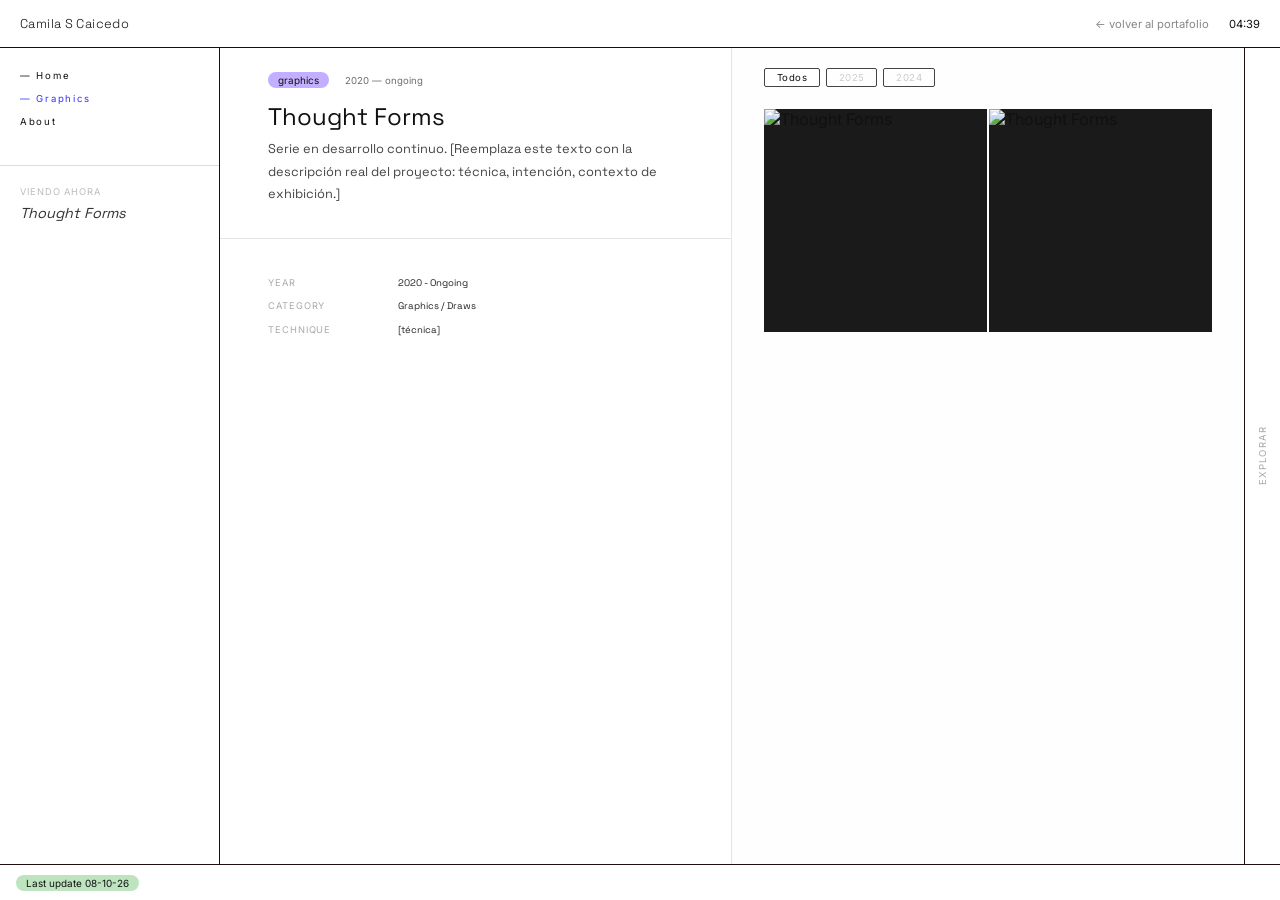
==== Graphics/ThoughtForms.html @ b893e0b9 "V01" ====
<!DOCTYPE html>
<html lang="es">
<!--
  ══════════════════════════════════════════════════════
  PÁGINA DE GRAPHICS — Thought Forms  (ARCHIVO DUMMY)
  ──────────────────────────────────────────────────────
  Igual que las páginas de Proyectos: index.html hace fetch
  de este archivo y extrae .project-split para embeberlo.
  También funciona standalone si se abre directo.

  ✏️  EDITA: el contenido dentro de .project-split.
  ✏️  Para agregar imágenes a la grilla:
      1. Copia un bloque <div class="tf-grid-item">.
      2. Cambia data-year al año correspondiente (debe existir
         un chip con ese año en .tf-year-filter, o agrega uno).
      3. Cambia data-caption por el pie de foto.
      4. En el <img>: src = miniatura, data-full = imagen grande
         (puede ser la misma ruta si no tienes una versión HD).
  La lógica de filtro + lightbox ya funciona sola (_initTFGrid()
  en main.js) apenas la estructura de clases coincide. No editar JS.
══════════════════════════════════════════════════════
-->
<head>
  <meta charset="UTF-8">
  <meta name="viewport" content="width=device-width, initial-scale=1.0">
  <title>Thought Forms</title>
  <link rel="preconnect" href="https://fonts.googleapis.com">
  <link href="https://fonts.googleapis.com/css2?family=Space+Grotesk:wght@400;500;600;700&family=Inter:ital,wght@0,300;0,400;0,500;0,600;1,400&display=swap" rel="stylesheet">
  <link rel="stylesheet" href="../style.css">
  <link rel="stylesheet" href="../Proyectos/proyectos.css">
  <style>
    body:not(.embedded) { opacity: 0; animation: bodyFadeIn 0.45s ease 0.05s forwards; }
    @keyframes bodyFadeIn { from { opacity: 0; transform: translateY(6px); } to { opacity: 1; transform: translateY(0); } }
    body.embedded #top-bar, body.embedded #left-nav, body.embedded #right-nav,
    body.embedded #bottom-bar, body.embedded #overlay { display: none !important; }
    body.embedded #main { top: 0; left: 0; right: 0; bottom: 0; }
  </style>
</head>

<body class="project-page">

  <!-- NAV STANDALONE (se ignora cuando se embebe en el portafolio) -->
  <header id="top-bar">
    <div id="logo" onclick="window.location.href='../index.html'">Camila S Caicedo</div>
    <div id="top-right">
      <a class="back-link" href="../index.html">← volver al portafolio</a>
      <span id="clock">00:00</span>
    </div>
  </header>
  <nav id="left-nav">
    <ul>
      <li class="nav-section"><a href="../index.html">— Home</a></li>
      <li class="nav-section active"><a href="../index.html?filter=graphics">— Graphics</a></li>
      <li class="nav-section"><a href="../index.html?page=about">About</a></li>
    </ul>
    <div class="nav-project-label">
      <p>Viendo ahora</p>
      <p>Thought Forms</p>
    </div>
  </nav>
  <aside id="right-nav"><span id="right-nav-label">Explorar</span></aside>
  <div id="overlay" onclick="closeMobileNav()"></div>

  <main id="main">

    <div class="project-split">

      <!-- COLUMNA IZQUIERDA — texto -->
      <div class="project-col-text">
        <div class="project-header">
          <div class="project-meta">
            <span class="pill" style="background:#c3afff">graphics</span>
            <span class="project-year">2020 — ongoing</span>
          </div>
          <h1>Thought Forms</h1>
          <p class="project-lead">
            Serie en desarrollo continuo. [Reemplaza este texto con la descripción
            real del proyecto: técnica, intención, contexto de exhibición.]
          </p>
        </div>
        <div class="project-ficha">
          <dl>
            <dt>Year</dt>       <dd>2020 - Ongoing</dd>
            <dt>Category</dt>   <dd>Graphics / Draws</dd>
            <dt>Technique</dt>  <dd>[técnica]</dd>
          </dl>
        </div>
      </div>

      <!-- COLUMNA DERECHA — grid de imágenes con filtro por año + lightbox -->
      <div class="project-col-images">
        <div class="tf-year-filter">
          <button class="tf-year-chip active" data-year="all">Todos</button>
          <button class="tf-year-chip" data-year="2025">2025</button>
          <button class="tf-year-chip" data-year="2024">2024</button>
        </div>

        <div class="tf-grid">
          <!-- ✏️ PEGA AQUÍ TUS IMÁGENES (ver instrucciones arriba) -->
          <div class="tf-grid-item" data-year="2025" data-caption="Reemplaza por el pie de foto">
            <img src="../Imagen/placeholder.png" data-full="../Imagen/placeholder.png" alt="Thought Forms">
          </div>
          <div class="tf-grid-item" data-year="2024" data-caption="Reemplaza por el pie de foto">
            <img src="../Imagen/placeholder.png" data-full="../Imagen/placeholder.png" alt="Thought Forms">
          </div>
        </div>
      </div>

    </div><!-- /project-split -->

    <!-- Visor ampliado (lightbox): se mueve a <body> automáticamente por JS -->
    <div class="tf-lightbox">
      <button class="tf-lightbox-close" aria-label="Cerrar">×</button>
      <button class="tf-lightbox-prev" aria-label="Anterior">‹</button>
      <img src="" alt="">
      <p class="tf-lightbox-caption"></p>
      <button class="tf-lightbox-next" aria-label="Siguiente">›</button>
    </div>

  </main>

  <footer id="bottom-bar">
    <span class="pill" style="background:#bde4be">Last update 08-10-26</span>
  </footer>

  <script src="../i18n.js"></script>
  <script src="../main.js"></script>
  <script src="../contrast.js"></script>
</body>
</html>
---- style.css ----
/* ── VARIABLES ── */
:root {
  --black: #111;
  --white: #ffffff;
  --nav-w: 220px;
  --top-h: 48px;
  --bot-h: 36px;
  /* ✏️ Tipografía: se cambió el monospace único por un par de sans-serif
     geométricos, más cercanos a una identidad de galería contemporánea
     (tipo Apple / Futura):
       --font-serif → titulares, logo, nombres de proyecto (Space Grotesk:
                       geométrico, con carácter, para momentos de mayor peso)
       --font-mono  → chrome de UI: nav, botones, meta, pills, buscador
                       (Inter: neutro y muy legible en tamaños chicos;
                       el nombre de la variable se conserva para no romper
                       el resto del CSS que ya la usa en decenas de reglas)
     El letter-spacing ya existente en nav/pills/mono queda igual: sobre
     un sans-serif geométrico logra ese aire de etiqueta de sala minimal. */
  --font-serif: 'Space Grotesk', 'Helvetica Neue', Arial, sans-serif;
  --font-mono: 'Inter', 'Helvetica Neue', Arial, sans-serif;
  --line: rgba(0,0,0,0.1);
  /* ✏️ Color del stroke/borde de las barras del shell (top-bar,
     left-nav, right-nav, bottom-bar) Y de los campos de búsqueda.
     Antes cada uno tenía su propio hex suelto (#152d1b, #ccc) — ahora
     todos apuntan acá, así que cambiar este único valor los actualiza
     a todos de una vez. */
  --stroke: #210d0d;
  --stroke-input: #ccc;
}

*, *::before, *::after { box-sizing: border-box; margin: 0; padding: 0; }

html, body {
  height: 100%;
  background: var(--white);
  color: var(--black);
  /* Cuerpo de texto en Inter (--font-mono): los titulares que necesitan
     el acento geométrico de Space Grotesk lo declaran explícitamente
     en su propio selector (h1, h2, h3, #logo, etc.) */
  font-family: var(--font-mono);
  overflow: hidden;
}


/* ════════════════════════════════
   LAYOUT FIJO
════════════════════════════════ */

/* TOP BAR */
#top-bar {
  position: fixed;
  top: 0; left: 0; right: 0;
  height: var(--top-h);
  background: var(--white);
  border-bottom: 1px solid var(--black);
  display: flex;
  align-items: center;
  justify-content: space-between;
  padding: 0 20px;
  z-index: 100;
}

#logo {
  font-family: var(--font-serif);
  font-style: normal;
  font-size: 0.8rem;
  font-weight: 300;
  letter-spacing: 0.03em;
  cursor: pointer;
}

#top-right {
  display: flex;
  align-items: center;
  gap: 20px;
  font-family: var(--font-mono);
  font-size: 0.7rem;
  letter-spacing: 0.0em;
}

#menu-toggle {
  display: none;
  font-family: var(--font-mono);
  font-size: 0.8rem;
  background: none;
  border: none;
  cursor: pointer;
  text-transform: uppercase;
  
  color: var(--black);
}

/* LEFT NAV */
#left-nav {
  position: fixed;
  top: var(--top-h);
  left: 0;
  bottom: var(--bot-h);
  width: var(--nav-w);
  border-right: 1px solid var(--stroke);
  background: var(--white);
  overflow-y: auto;
  z-index: 90;
  padding: 16px 0;
}

#left-nav ul { list-style: none; }

/* Secciones principales */
.nav-section > a,
.nav-section > span {
  display: block;
  padding: 6px 20px;
  font-family: var(--font-mono);
  font-size: 0.6rem;
  letter-spacing: 0.18em;
  text-decoration: none;
  color: var(--black);
  cursor: pointer;
  transition: color 0.15s;
}
.nav-section > a:hover,
.nav-section > span:hover { color: #12ff12; }
.nav-section.active > a,
.nav-section.active > span { color: #3434ff; }

/* Contador de items (proyectos / textos / workshops) */
.nav-count {
  color: #c2c1c1;
  font-size: 0.56rem;
  letter-spacing: 0;
  margin-left: 2px;
}

/* Hijos colapsables del nav: cerrados por defecto,
   se muestran al agregar la clase .open (ver toggleGroup() en main.js) */
.nav-children { display: none; padding: 0; }
.nav-children.open { display: block; }


/* Ramas tipo árbol */
/* ─────────────────────────────
   Ramas tipo árbol
   ──────────────────────────────
   La línea vertical del "tronco" se dibuja UNA sola vez por
   lista (en .nav-children), no una por ítem. Así queda
   continua sin importar cuántas líneas ocupe cada título,
   en vez de segmentos sueltos que se ven cortados.
───────────────────────────── */

.nav-children {
  position: relative;
}

.nav-children::before {
  content: '';
  position: absolute;
  left: 16px;
  top: 0;
  bottom: 10px;
  width: 1px;
  background: #cecdcd;
}

.nav-branch {
  position: relative;
  padding-left: 29px;
}

/* Link */
.nav-branch a {
  position: relative;
  display: flex;
  flex-direction: column;
  gap: 2px;
  padding: 4px 8px;
  font-family: var(--font-mono);
  font-size: 0.60rem;
  color: #505050;
  text-decoration: none;
  transition: color 0.15s;
}

.nav-branch-title {
  line-height: 1.50;
}

.nav-tags {
  display: flex;
  flex-wrap: wrap;
  gap: 4px;
}

.nav-tag {
  display: inline-block;
  font-family: var(--font-mono);
  font-size: 0.52rem;
  letter-spacing: 0.02em;
  padding: 1px 4px;
  border-radius: 10px;
  line-height: 1.5;
}

.nav-tag-year {
  background: transparent;
  border: 1px solid #eae8e8;
  color: #999;
}

.nav-tag-cat {
  background: #f7f7f7;
  color: #c7c7c7;
}

/* Línea horizontal */
.nav-branch a::before {
  content: '';
  position: absolute;
  left: -12px;
  top: 13px;
  width: 10px;
  height: 1px;
  background: #ccc;
}

.nav-branch a:hover {
  color: #3535c8;
}

/* RIGHT NAV */
#right-nav {
  position: fixed;
  top: var(--top-h);
  right: 0;
  bottom: var(--bot-h);
  width: 36px;
  border-left: 1px solid var(--stroke);
  background: var(--white);
  z-index: 90;
  display: flex;
  align-items: center;
  justify-content: center;
}

/* ✏️ Placeholder fijo: mismo texto en toda la aplicación
   (no cambia por sección ni por proyecto activo). */
#right-nav-label {
  writing-mode: vertical-rl;
  font-family: var(--font-mono);
  font-size: 0.6rem;
  letter-spacing: 0.12em;
  text-transform: uppercase;
  color: #aaa;
  transform: rotate(180deg);
}

/* BOTTOM BAR */
#bottom-bar {
  position: fixed;
  bottom: 0; left: 0; right: 0;
  height: var(--bot-h);
  background: var(--white);
  border-top: 1px solid var(--stroke);
  display: flex;
  align-items: center;
  padding: 0 16px;
  gap: 10px;
  z-index: 100;
  font-family: var(--font-mono);
  font-size: 0.50rem;
  overflow: hidden;
}

/* MAIN */
#main {
  position: fixed;
  top: var(--top-h);
  left: var(--nav-w);
  right: 36px;
  bottom: var(--bot-h);
  height: calc(100vh - var(--top-h) - var(--bot-h));
  overflow-y: auto;
  overflow-x: hidden;
  background: var(--white);
}

/* OVERLAY MÓVIL */
#overlay {
  display: none;
  position: fixed;
  inset: 0;
  background: rgba(0,0,0,0.25);
  z-index: 150;
}
#overlay.active { display: block; }


/* ════════════════════════════════
   TRANSICIONES DE PÁGINA
   ────────────────────────────────
   page-enter: la página nueva aparece suavemente
   page-exit:  la página vieja sale hacia arriba
════════════════════════════════ */
@keyframes pageEnter {
  from { opacity: 0; transform: translateY(10px); }
  to   { opacity: 1; transform: translateY(0); }
}

@keyframes pageExit {
  from { opacity: 1; transform: translateY(0); }
  to   { opacity: 0; transform: translateY(-8px); }
}

.page-enter {
  animation: pageEnter 0.35s ease forwards;
}

.page-exit {
  animation: pageExit 0.18s ease forwards;
  pointer-events: none;
}


/* ════════════════════════════════
   PÁGINAS
════════════════════════════════ */
.page { display: none; width: 100%; min-height: 100%; }
.page.active { display: block; }

/* Páginas con layout de dos columnas (home, about) */
.split-page { display: none; }
.split-page.active {
  display: flex;
  min-height: 100%;
}

/* Home ocupa exactamente el área de #main para que los hijos
   con position:absolute se anclen correctamente */
#page-home {
  position: relative;
  height: 100%;
  min-height: unset;
  overflow: hidden;
}

.split-text {
  flex: 1 1 50%;
  padding: 48px 40px;
  border-right: 1px solid var(--black);
  overflow-y: auto;
}

.split-text h2 {
  font-family: var(--font-serif);
  font-size: 2rem;
  font-weight: 500;
  line-height: 1.1;
  margin-bottom: 16px;
}

.split-text p {
  font-size: 0.72rem;
  line-height: 1.75;
  max-width: 480px;
  margin-bottom: 16px;
  color: #222;
}

.split-text blockquote {
  font-style: italic;
  color: #3535c8;
  font-size: 0.7rem;
  line-height: 1.7;
  border-left: 2px solid #f5c842;
  padding-left: 16px;
  margin-top: 28px;
  max-width: 480px;
}

.tag-row {
  display: flex;
  flex-wrap: wrap;
  gap: 8px;
  margin-top: 36px;
}

.split-image {
  flex: 1 1 50%;
  position: relative;
  overflow: hidden;
  min-height: 400px;
}

.image-placeholder {
  width: 100%;
  height: 100%;
  display: flex;
  flex-direction: column;
  align-items: center;
  justify-content: center;
  background: #fffdf9;
  font-family: var(--font-mono);
  font-size: 0.75rem;
  color: #999;
  text-transform: uppercase;
  letter-spacing: 0.1em;
  gap: 12px;
}

/* Para poner imagen real: agrega <img> dentro de .split-image
   y elimina el .image-placeholder */
.split-image img {
  width: 100%;
  height: 100%;
  object-fit: cover;
  display: block;
}

/* Páginas de contenido simple */
.content-block {
  padding: 48px;
  max-width: 720px;
}

.content-block h2 {
  font-family: var(--font-serif);
  font-style: normal;
  font-size: 2rem;
  font-weight: 500;
  margin-bottom: 16px;
}

.content-block p {
  font-size: 1rem;
  line-height: 0.72;
  color: #222;
  margin-bottom: 14px;
}

/* Lista de Research agrupada por año (ver renderResearchList en main.js) */
.research-year-heading {
  font-family: var(--font-mono);
  font-size: 0.65rem;
  letter-spacing: 0.1em;
  text-transform: uppercase;
  color: #aaa;
  margin: 20px 0 6px;
}
.research-year-group ul { list-style: none; }
.research-year-group li { padding: 3px 0; }
.research-year-group a {
  font-family: var(--font-mono);
  font-size: 0.75rem;
  color: #222;
  text-decoration: none;
  border-bottom: 1px solid transparent;
}
.research-year-group a:hover { color: #3535c8; border-color: #3535c8; }

.content-block li {
  font-family: var(--font-mono);
  font-size: 0.72rem;
  letter-spacing: 0.04em;
  padding: 4px 0;
  color: #444;
  list-style: none;
}

/* Cabecera de páginas con grid */
.page-header {
  flex: 1 1 50%;
  padding: 48px 40px;
  border-right: 1px solid var(--black);
  overflow-y: auto;
}

.page-header h2 {
  font-family: var(--font-serif);
  font-size: 2rem;
  font-weight: 500;
  line-height: 1.1;
  margin-bottom: 16px;
  }

/* Grid de tarjetas */
.grid {
  display: grid;
  grid-template-columns: repeat(auto-fill, minmax(260px, 1fr));
}

/* ════════════════════════════════
   TARJETAS (CARDS)
════════════════════════════════ */
.card {
  border-right: 1px solid var(--black);
  border-bottom: 1px solid var(--black);
  transition: background 0.2s;
  position: relative;
  display: flex;
  flex-direction: column;
}

.card:hover { background: #f4f4f4; }

/* ── Placeholder sin imagen ── */
.card-thumb {
  width: 100%;
  height: 200px;
  background: #e8e4dd;
  display: flex;
  flex-direction: column;
  align-items: center;
  justify-content: center;
  font-family: var(--font-mono);
  font-size: 0.65rem;
  color: #bbb;
  text-transform: uppercase;
  letter-spacing: 0.08em;
  gap: 10px;
  flex-shrink: 0;
}

/* ── Slider de imágenes ── */
.card-slider {
  position: relative;
  width: 100%;
  height: 200px;
  overflow: hidden;
  flex-shrink: 0;
  background: #e8e4dd;
}

.slider-track {
  display: flex;
  height: 100%;
  transition: transform 0.4s cubic-bezier(0.4, 0, 0.2, 1);
  will-change: transform;
}

.slide {
  min-width: 100%;
  height: 100%;
  flex-shrink: 0;
}

.slide img {
  width: 100%;
  height: 100%;
  object-fit: cover;
  display: block;
}

/* Botones prev/next del slider */
.slider-prev,
.slider-next {
  position: absolute;
  top: 50%;
  transform: translateY(-50%);
  background: rgba(247, 244, 239, 0.85);
  border: 1px solid rgba(17, 17, 17, 0.15);
  width: 30px;
  height: 30px;
  display: flex;
  align-items: center;
  justify-content: center;
  font-size: 1.1rem;
  cursor: pointer;
  z-index: 5;
  opacity: 0;
  transition: opacity 0.2s;
  color: var(--black);
  line-height: 1;
  padding: 0;
}

.card-slider:hover .slider-prev,
.card-slider:hover .slider-next { opacity: 1; }

.slider-prev { left: 6px; }
.slider-next { right: 6px; }

/* Dots */
.slider-dots {
  position: absolute;
  bottom: 8px;
  left: 50%;
  transform: translateX(-50%);
  display: flex;
  gap: 5px;
  z-index: 5;
}

.dot {
  width: 5px;
  height: 5px;
  border-radius: 50%;
  background: rgba(255,255,255,0.5);
  cursor: pointer;
  transition: background 0.2s, transform 0.2s;
}

.dot.active {
  background: #fff;
  transform: scale(1.3);
}

/* ── Cuerpo de la card ── */
.card-body {
  padding: 0px 10px 10px 10px;
  flex: 1;
  display: flex;
  flex-direction: column;
  gap: 4px;
}

.card-body h3 {
  font-family: var(--font-serif);
  font-size: 0.8rem;
  font-weight: 500;
  line-height: 1.35;
}

.card-body p {
  font-size: 0.7rem;
  line-height: 1.6;
  color: #555;
}

.card-link-hint {
  font-family: var(--font-mono);
  font-size: 0.6rem;
  color: #3535c8;
  letter-spacing: 0.04em;
  margin-top: auto;
  opacity: 0;
  transition: opacity 0.2s;
}

.card:hover .card-link-hint { opacity: 1; }

.card-year {
  position: absolute;
  bottom: 12px;
  right: 16px;
  font-family: var(--font-mono);
  font-size: 0.6rem;
  color: #aaa;
}


/* ════════════════════════════════
   PROJECTS — pantalla dividida
   (texto + links de área | grid completo)
════════════════════════════════ */
.proyectos-intro p { margin-bottom: 20px; }

/* Los links de área reutilizan el estilo .chip, pero en columna
   y con más espacio de lectura ya que viven junto al texto */
.proyectos-area-links {
  flex-direction: column;
  align-items: flex-start;
  gap: 8px;
  margin-bottom: 28px;
}
.filter-chips.proyectos-area-links {
  /* Compound selector para asegurar prioridad sobre la regla
     genérica .filter-chips (definida más abajo en este archivo),
     sin importar el orden de aparición en el CSS. */
  flex-direction: column;
  align-items: flex-start;
}
.proyectos-area-links .chip {
  width: 100%;
  text-align: left;
  padding: 8px 14px;
}

/* Explicación conceptual de la tab activa (ver TAB_INTROS en
   main.js). Un poco más chica y atenuada que el párrafo
   introductorio general, para distinguirla como texto que
   cambia dinámicamente al seleccionar una tab. */
.tab-intro {
  font-size: 0.82rem;
  line-height: 1.5;
  color: #555;
  margin-bottom: 28px;
  min-height: 3.6em;
}

.proyectos-grid-col {
  flex: 1 1 50%;
  overflow-y: auto;
}
.proyectos-grid-col .grid {
  grid-template-columns: repeat(auto-fill, minmax(240px, 1fr));
}

@media (max-width: 768px) {
  .filter-chips.proyectos-area-links { flex-direction: row; flex-wrap: wrap; }
  .proyectos-area-links .chip { width: auto; text-align: center; }
}


/* ════════════════════════════════
   BUSCADOR (página Proyectos)
════════════════════════════════ */
.search-bar {
  margin: 10px 0 12px;
}

.search-input {
  width: 100%;
  max-width: 360px;
  padding: 7px 12px;
  border: 1px solid var(--stroke-input);
  border-radius: 2px;
  background: transparent;
  font-family: var(--font-mono);
  font-size: 0.68rem;
  letter-spacing: 0.02em;
  color: var(--black);
  outline: none;
  transition: border-color 0.15s;
}

.search-input::placeholder { color: #aaa; }

.search-input:focus { border-color: #1aff6e; }


/* ════════════════════════════════
   CHIPS DE FILTRO (página Proyectos)
════════════════════════════════ */
.filter-chips {
  display: flex;
  flex-wrap: wrap;
  gap: 6px;
  padding-bottom: 2px;
}

.chip {
  display: inline-block;
  padding: 3px 12px;
  border-radius: 2px;
  border: 1px solid var(--stroke-input);
  background: transparent;
  font-family: var(--font-mono);
  font-size: 0.62rem;
  letter-spacing: 0.04em;
  color: #555;
  cursor: pointer;
  transition: background 0.15s, color 0.15s, border-color 0.15s;
}

.chip:hover {
  border-color: #1aff6e;
  color: #1aff6e;
}

.chip.active {
  background: #111;
  border-color: #111;
  color: #fff;
}

@media (max-width: 768px) {
  .page-header { flex-direction: column; gap: 12px; }
}

/* ════════════════════════════════
   UTILIDADES
════════════════════════════════ */
.pill {
  display: inline-block;
  padding: 2px 10px;
  border-radius: 20px;
  font-family: var(--font-mono);
  font-size: 0.62rem;
}

.muted  { color: #888; font-size: 0.85rem; }
.mono   { font-family: var(--font-mono); }


/* ════════════════════════════════
   RESPONSIVE — MÓVIL
════════════════════════════════ */
@media (max-width: 768px) {
  #left-nav {
    left: -260px;
    width: 260px;
    transition: left 0.3s ease;
    z-index: 200;
  }
  #left-nav.open { left: 0; }

  #right-nav { display: none; }

  #main { left: 0; right: 0; }

  #menu-toggle { display: block; }

  .split-page.active { flex-direction: column; }
  .split-text {
    padding: 28px 24px;
    border-right: none;
    border-bottom: 1px solid var(--black);
    height: auto;
    overflow-y: visible;
  }
  .split-image { min-height: 260px; flex: 0 0 260px; }
  .split-projects {
    height: auto;
    overflow-y: visible;
    min-height: 300px;
  }

  /* Columna del grid en Projects: en mobile fluye con el resto de la
     página (una sola columna scrolleable) en vez de tener su propio
     scroll interno de 50% de ancho. */
  .proyectos-grid-col {
    height: auto;
    overflow-y: visible;
    min-height: 300px;
  }

  .content-block { padding: 28px 24px; }
  .page-header { padding: 20px 20px 14px; }
}
/* ── HOME: contenedor principal (ver regla #page-home arriba) ── */

/* ── Vistas del home ── */
.home-view {
  position: absolute;
  inset: 0;
  opacity: 0;
  pointer-events: none;
  transition: opacity 0.45s ease;
}

.home-view.active {
  opacity: 1;
  pointer-events: all;
}

/* ── Vista split dentro de home-view ── */
#view-split {
  display: flex;
  min-height: 100%;
}

#view-split .split-text {
  overflow-y: auto;
  height: 100%;
  scrollbar-width: none;
}
#view-split .split-text::-webkit-scrollbar { display: none; }

.split-projects {
  flex: 1 1 50%;
  overflow-y: auto;
  height: 100%;
  scrollbar-width: none;
}
.split-projects::-webkit-scrollbar { display: none; }

.split-projects .grid {
  grid-template-columns: repeat(auto-fill, minmax(220px, 1fr));
}

/* ── Vista Exploration Map ──
   ✏️ CAMBIO: los círculos-texto dibujados en canvas se
   reemplazaron por un overlay HTML real: por cada categoría,
   imagen → label → números de hijos → gradiente. El canvas
   (#bubble-canvas) se conserva SOLO para la cuadrícula de
   fondo — ver _drawGrid() en main.js. */
#view-bubbles {
  background: #ffffff;
}

#bubble-canvas {
  position: absolute;
  inset: 0;
  width: 100%;
  height: 100%;
  display: block;
}

.bubble-categories-overlay {
  position: absolute;
  inset: 0;
  width: 100%;
  height: 100%;
  overflow: hidden;
}

/* Cada categoría: bloque posicionado (rx/ry, seteado inline
   desde JS) que agrupa gradiente+imagen + label + números, en
   columna y centrado — composición vertical pedida: Categoría
   → Imagen (con el gradiente detrás) → Números de hijos. Sin
   inclinación: todo alineado recto (sin rotate). */
.category-block {
  position: absolute;
  z-index: 1;
  display: flex;
  flex-direction: column;
  align-items: center;
  gap: 10px;
  transform: translate(-50%, -50%);
  width: 168px;
}

/* Apila el gradiente y la imagen en el mismo lugar: el
   gradiente queda DETRÁS (z-index menor) y más grande, así
   asoma como un halo alrededor del recuadro de la imagen. */
.category-tile-stack {
  position: relative;
  width: 148px;
  height: 148px;
  display: flex;
  align-items: center;
  justify-content: center;
}

/* ✏️ Sin recuadro: la imagen PNG queda "suelta" sobre el
   gradiente, sin borde, sombra ni fondo de caja. Si el PNG
   tiene transparencia, el gradiente de atrás se ve a través. */
.category-tile-wrap {
  position: relative;
  z-index: 1;
  width: 200px;
  height: 200px;
}
.category-tile-wrap.is-link { cursor: pointer; }
.category-tile-wrap.bubble-no-link { cursor: default; }

.category-tile {
  width: 100%;
  height: 100%;
  object-fit: contain;
  display: block;
  transition: transform 0.4s ease;
}
.category-tile-wrap.is-link:hover .category-tile { transform: scale(1.05); }

/* Label de categoría — fondo negro para legibilidad, integrado
   sobre la imagen (pedido explícito del spec). */
.category-label {
  position: absolute;
  left: 8px;
  bottom: 8px;
  max-width: calc(100% - 16px);
  background: #000;
  color: #fff;
  font-family: var(--font-serif);
  font-size: 0.72rem;
  font-weight: 600;
  letter-spacing: 0.03em;
  text-transform: uppercase;
  padding: 4px 8px;
  line-height: 1.2;
}

/* Números de los hijos de la categoría — mismo tratamiento de
   fondo negro que el label, para que nunca se pierdan sobre la
   cuadrícula o los gradientes vecinos. */
.category-numbers {
  position: relative;
  z-index: 1;
  display: flex;
  flex-wrap: wrap;
  justify-content: center;
  gap: 5px;
  max-width: 168px;
}

.category-number {
  background: #000;
  color: #fff;
  font-family: var(--font-mono);
  font-size: 0.6rem;
  letter-spacing: 0.03em;
  border: none;
  padding: 3px 6px;
  cursor: pointer;
  transition: background 0.15s ease;
}
.category-number:hover { background: #3535c8; }

/* Halo de gradiente detrás de la imagen — mismo centro, más
   grande, sin interacción. */
.category-gradient {
  position: absolute;
  z-index: 0;
  top: 50%;
  left: 50%;
  width: 190px;
  height: 190px;
  border-radius: 50%;
  transform: translate(-50%, -50%);
  border: 1.5px solid rgba(0, 0, 0, 0.08);
}

/* Líneas que interconectan las categorías entre sí — debajo de
   los bloques (imagen/label/números van siempre por encima). */
.category-connections {
  position: absolute;
  inset: 0;
  width: 100%;
  height: 100%;
  z-index: 0;
  overflow: visible;
}
.category-connections line {
  stroke: #000;
  stroke-width: 0.5;
  stroke-dasharray: 3 3;
  opacity: 0.35;
}

@media (max-width: 900px) {
  .category-block { width: 140px; }
  .category-tile-stack,
  .category-tile-wrap { width: 120px; height: 120px; }
  .category-gradient { width: 155px; height: 155px; }
}

/* Mobile: columna estática apilada (ya no absolute/rx-ry) —
   prioriza legibilidad por sobre mantener la posición exacta
   de desktop, tal como pide el spec, sin volverse una
   cuadrícula convencional (sigue siendo una lista suelta, no
   una tabla de columnas). Sin líneas de conexión: no hay
   posiciones absolutas de las que trazarlas. */
.bubble-categories-overlay.is-mobile {
  position: static;
  overflow-y: auto;
  height: 100%;
  display: flex;
  flex-direction: column;
  align-items: center;
  gap: 28px;
  padding: 28px 16px;
  box-sizing: border-box;
}
.bubble-categories-overlay.is-mobile .category-block {
  position: static;
  transform: none;
}

/* ── Switch de vista ── */
.view-switch {
  position: absolute;
  top: 12px;
  right: 12px;
  z-index: 30;
  display: none;
  align-items: center;
  background: var(--white);
  border: 1px solid var(--stroke-input);
  border-radius: 10px;
  overflow: hidden;
  font-family: var(--font-mono);
}

#page-home.active .view-switch {
  display: flex;
}

.switch-btn {
  padding: 4px 12px;
  font-size: 0.6rem;
  background: none;
  border: none;
  border-radius: 10px;
  cursor: pointer;
  color: #888;
  letter-spacing: 0.06em;
  transition: background 0.2s, color 0.2s;
}

.switch-btn.active {
  background: #1f1f1f;
  color: #fff;
}

/* ── TICKER / MARQUEE ── */
#bottom-bar {
  overflow: hidden;
}

.ticker-track {
  display: flex;
  gap: 8px;
  white-space: nowrap;
  animation: ticker 50s linear infinite;
  align-items: center;
  padding: 4px 0;
}

@keyframes ticker {
  from { transform: translateX(100vw); }
  to   { transform: translateX(-100%); }
}


/* ════════════════════════════════
   PÁGINA DE PROYECTO INLINE
   (cargada dinámicamente vía fetch)
════════════════════════════════ */
#page-proyecto {
  overflow: hidden !important;
  display: none;
  flex-direction: column;
}

#page-proyecto.active {
  display: flex;
}

/* El .project-split hereda los estilos de proyectos.css
   que ya se carga en el <head> del index.html */
#page-proyecto .project-split {
  flex: 1;
  height: 100%;
  overflow: hidden;
}

/* ── Fix: scroll independiente en columnas de proyecto inline ── */
#page-proyecto {
  height: calc(100vh - var(--top-h) - var(--bot-h));
}

#page-proyecto .project-split {
  display: flex;
  height: 100%;
  overflow: hidden;
}

#page-proyecto .project-col-text,
#page-proyecto .project-col-images {
  height: 100%;
  overflow-y: auto;
}

/* ── Mobile: deshace el layout de columnas fijas ── */
@media (max-width: 768px) {
  #page-proyecto {
    height: auto !important;
    overflow: visible !important;
    overflow-y: auto !important;
    min-height: calc(100vh - var(--top-h) - var(--bot-h));
  }

  #page-proyecto .project-split {
    display: block !important;
    height: auto !important;
    overflow: visible !important;
  }

  #page-proyecto .project-col-text,
  #page-proyecto .project-col-images {
    height: auto !important;
    overflow-y: visible !important;
    overflow: visible !important;
    width: 100%;
    display: block;
  }

  #page-proyecto .project-col-images {
    min-height: unset;
  }

  #page-proyecto .project-img-block img {
    width: 100%;
    height: auto !important;
    max-height: unset !important;
    object-fit: contain;
    display: block;
  }

  #page-proyecto .project-img-block {
    min-height: unset !important;
    padding: 16px;
  }
}

/* Para que el texto principal quede encima */
.split-text > * {
  position: relative;
  z-index: 2;
}



/* Buscador  */
.nav-search { position: relative; padding: 0 16px 12px; }
.nav-search input {
  width: 100%;
  font-family: var(--font-mono);
  font-size: 0.7rem;
  padding: 6px 8px;
  border: 1px solid var(--line);
  background: transparent;
}
#nav-search-results {
  display: none;
  position: absolute;
  top: 100%; left: 16px; right: 16px;
  background: var(--white);
  border: 1px solid var(--line);
  z-index: 20;
  max-height: 200px;
  overflow-y: auto;
}
#nav-search-results.open { display: block; }
.nav-search-item {
  padding: 6px 10px;
  font-family: var(--font-mono);
  font-size: 0.65rem;
  cursor: pointer;
}
.nav-search-item:hover { background: #f0f0f0; }
.nav-search-empty { color: #aaa; cursor: default; }
.nav-search-empty:hover { background: none; }


/* ════════════════════════════════════════════════════════
   SELECTOR DE IDIOMA (ES/EN)
   ────────────────────────────────────────────────────────
   Botón simple en el top-bar. El texto lo actualiza
   setLanguage() en i18n.js (muestra el idioma AL QUE SE
   puede cambiar).
════════════════════════════════════════════════════════ */
#lang-toggle {
  font-family: var(--font-mono);
  font-size: 0.62rem;
  letter-spacing: 0.08em;
  background: none;
  border: 1px solid var(--black);
  border-radius: 2px;
  padding: 2px 8px;
  cursor: pointer;
  color: var(--black);
  transition: background 0.15s, color 0.15s;
}
#lang-toggle:hover { background: var(--black); color: var(--white); }


/* ════════════════════════════════════════════════════════
   SCROLLBARS INVISIBLES (requisito transversal del sitio)
   ────────────────────────────────────────────────────────
   Oculta la barra de scroll visualmente en todos los
   contenedores que scrollean, manteniendo el scroll
   funcional (rueda, touch, teclado) en Chrome/Edge/Safari
   (::-webkit-scrollbar) y Firefox (scrollbar-width).
   Los contenedores de columnas de proyecto (.project-col-text/
   .project-col-images) ya tenían esto en proyectos.css; acá
   cubrimos el resto del layout: nav lateral, contenedor
   principal, columnas de texto de páginas split, resultados
   del buscador y el header de la grilla de Proyectos.
════════════════════════════════════════════════════════ */
#left-nav,
#main,
.split-text,
.page-header,
#nav-search-results {
  scrollbar-width: none;      /* Firefox */
  -ms-overflow-style: none;   /* Edge legacy */
}
#left-nav::-webkit-scrollbar,
#main::-webkit-scrollbar,
.split-text::-webkit-scrollbar,
.page-header::-webkit-scrollbar,
#nav-search-results::-webkit-scrollbar {
  display: none;               /* Chrome / Safari / Edge Chromium */
  width: 0;
  height: 0;
}

/* ════════════════════════════════════════════════════════
   CONTRASTE AUTOMÁTICO (requisito transversal del sitio)
   ────────────────────────────────────────────────────────
   contrast.js agrega esta clase cuando detecta texto con
   contraste insuficiente sobre un fondo oscuro. Solo cambia
   el color del texto — nada más del componente se toca.
════════════════════════════════════════════════════════ */
.cw-inverted {
  color: #ffffff !important;
}


/* ════════════════════════════════════════════════════════
   CONTENIDO BILINGÜE INLINE (.i18n-es / .i18n-en)
   ────────────────────────────────────────────────────────
   Para páginas de proyecto que ya traen el texto redactado
   en los dos idiomas (en vez de depender de data-i18n),
   se envuelve cada versión en un bloque con esta clase y el
   idioma activo (html[lang]) decide cuál se muestra. Como
   setLanguage() en i18n.js ya hace
   document.documentElement.setAttribute('lang', lang), esto
   funciona sin JS adicional.
   ✏️  Úsalo para evitar duplicar bloques completos (con su
   propio borde/separador) cuando un proyecto tenga texto en
   ambos idiomas — ver Proyectos/derivas.html.
════════════════════════════════════════════════════════ */
html:not([lang="en"]) .i18n-en { display: none; }
html[lang="en"] .i18n-es { display: none; }


/* ════════════════════════════════════════════════════════
   HOME — VISTA "ÍNDICE" (3ra opción del switch, antes "grid")
   ────────────────────────────────────────────────────────
   Lista/tabla editorial: una fila por cada entrada del sitio
   (Projects, Graphics, Texts, Laboratories, Research), con
   4 columnas — nombre · categoría · tema · año — siguiendo la
   referencia de un índice de programas académicos. Ver
   buildHomeGrid() en main.js.
════════════════════════════════════════════════════════ */
.editorial-list {
  height: 100%;
  overflow-y: auto;
  scrollbar-width: none;
  padding: 32px 40px;
  box-sizing: border-box;
}
.editorial-list::-webkit-scrollbar { display: none; }

.editorial-row {
  display: grid;
  grid-template-columns: 2.2fr 1fr 1fr 0.6fr;
  align-items: baseline;
  gap: 18px;
  width: 100%;
  padding: 20px 0;
  border-top: 1px solid var(--black);
  background: none;
  border-left: none;
  border-right: none;
  border-bottom: none;
  text-align: left;
  font: inherit;
  color: inherit;
  cursor: default;
}
.editorial-list .editorial-row:last-child { border-bottom: 1px solid var(--black); }

.editorial-row[data-clickable="true"] {
  cursor: pointer;
  transition: background 0.15s ease;
}
.editorial-row[data-clickable="true"]:hover { background: #f4f4f4; }

/* Encabezado de columnas: mismas 4 columnas, texto chico en
   mayúsculas para distinguirlo de las filas de contenido. */
.editorial-head {
  border-top: none;
  padding-top: 0;
  padding-bottom: 12px;
}
.editorial-head .editorial-cell {
  font-family: var(--font-mono);
  font-size: 0.58rem;
  letter-spacing: 0.1em;
  text-transform: uppercase;
  color: #999;
}

.editorial-cell { min-width: 0; }

.editorial-name {
  font-family: var(--font-serif);
  font-size: 1.15rem;
  font-weight: 500;
  line-height: 1.2;
}

.editorial-category,
.editorial-tema {
  font-family: var(--font-mono);
  font-size: 0.68rem;
  letter-spacing: 0.03em;
  text-transform: uppercase;
  color: #555;
}

.editorial-year {
  font-family: var(--font-mono);
  font-size: 0.7rem;
  color: #999;
  text-align: right;
}

@media (max-width: 900px) {
  .editorial-list { padding: 24px 20px; }
  .editorial-row { grid-template-columns: 1.8fr 1fr 0.8fr; }
  .editorial-row .editorial-tema { display: none; }
}
@media (max-width: 560px) {
  .editorial-list { padding: 18px 14px; }
  .editorial-row {
    grid-template-columns: 1fr;
    gap: 4px;
    padding: 16px 0;
  }
  .editorial-name { font-size: 1rem; }
  .editorial-category { order: 2; }
  .editorial-year { text-align: left; order: 3; }
  .editorial-head { display: none; }
}
---- Proyectos/proyectos.css ----
/* ══════════════════════════════════════════════════════
   proyectos.css  —  estilos para páginas de proyecto
   Layout inspirado en: texto izquierda / imágenes derecha (fondo negro)
   con scrolls independientes en cada columna
══════════════════════════════════════════════════════ */


/* ── Reset de <main> para que la página de proyecto
      ocupe toda la altura disponible sin scroll propio ── */
.project-page #main {
  overflow: hidden !important;
  display: flex;
  flex-direction: column;
}


/* ══════════════════════════════════════════════════════
   WRAPPER PRINCIPAL: divide en dos columnas de altura completa
══════════════════════════════════════════════════════ */
.project-split {
  display: flex;
  flex: 1;
  height: 100%;
  overflow: hidden;
}


/* ══════════════════════════════════════════════════════
   COLUMNA IZQUIERDA — texto, fondo blanco, scroll propio
══════════════════════════════════════════════════════ */
.project-col-text {
  flex: 0 0 50%;
  overflow-y: auto;
  height: 100%;
  border-right: 1px solid var(--line);
  scrollbar-width: none;
  background: var(--white);
}
.project-col-text::-webkit-scrollbar { display: none; }


/* ── Breadcrumb ── */
.project-breadcrumb {
  padding: 20px 48px 0;
  font-family: var(--font-mono);
  font-size: 0.62rem;
  color: #aaa;
  letter-spacing: 0.04em;
  text-decoration: none;
  display: inline-block;
  transition: color 0.15s;
}
.project-breadcrumb:hover { color: #3535c8; }


/* ── Cabecera ── */
.project-header {
  padding: 24px 48px 32px;
  border-bottom: 1px solid var(--line);
}

.project-meta {
  display: flex;
  align-items: center;
  gap: 16px;
  margin-bottom: 16px;
}

.project-year {
  font-family: var(--font-mono);
  font-size: 0.6rem;
  color: #6d6d6d;
}

.project-header h1 {
  font-family: var(--font-serif);
  font-size: clamp(1.5rem, 0.8vw, 3rem);
  font-weight: 400;
  line-height: 1.1;
  margin-bottom: 8px;
}

.project-header blockquote {
  font-style: italic;
  color: #898989;
  font-size: 0.65rem;
  line-height: 1.6;
  border-left: 2px solid #7aff97;
  padding-left: 10px;
  margin: 8px 0;
  max-width: 520px;
}

.project-lead {
  font-family: var(--font-serif);
  font-size: 0.8rem;
  font-style: bold;
  line-height: 1.75;
  color: #444;
  max-width: 560px;
}




/* ── Zona de distribución / dónde encontrar ── */
.project-distribution {
  padding: 28px 48px;
  border-bottom: 1px solid var(--black);
}

.project-distribution p {
  font-family: var(--font-serif);
  font-size: 0.9rem;
  line-height: 1.7;
  color: #333;
  margin-bottom: 6px;
}

.project-distribution p strong {
  font-weight: 500;
}

.project-distribution ul {
  list-style: none;
  margin-top: 8px;
}

.project-distribution ul li {
  font-family: var(--font-mono);
  font-size: 0.72rem;
  color: #a9a9a9;
  padding: 2px 0;
}

.project-distribution ul li::before {
  content: '→ ';
  color: #aaa;
}

.project-distribution a {
  color: #3535c8;
  text-decoration: none;
}
.project-distribution a:hover { text-decoration: underline; }


/* ── Cuerpo principal del texto ── */
.project-text {
  padding: 36px 48px;
  border-bottom: 1px solid var(--line);
}

.project-text p {
  font-family: var(--font-serif);
  font-size: 0.65rem;
  line-height: 1.85;
  color: #222;
  max-width: 560px;
  margin-bottom: 24px;
}

.project-text blockquote {
  font-style: italic;
  color: #222;
  font-size: 1rem;
  line-height: 1.7;
  border-left: 2px solid #42f569;
  padding-left: 20px;
  margin: 28px 0;
  max-width: 520px;
}

.project-text ul {
  list-style: none;
  margin-top: 8px;
}

.project-text ul li {
  font-family: var(--font-mono);
  font-size: 0.6rem;
  text-transform: uppercase;
  color: #a2a2a2;
  padding: 2px 0;
}

/* ── Ficha técnica ── */
.project-ficha {
  padding: 36px 48px;
}

/* ✏️ CAMBIO: se quitó el borde inferior que dejaba una barra
   divisoria sin función después de Year/Category/Collaborators
   cuando la ficha es el último bloque de la columna de texto
   (caso de todos los proyectos actuales) — no había nada debajo
   que esa línea estuviera separando. Si en el futuro se agrega
   contenido DESPUÉS de la ficha, basta con darle su propio
   border-top a ese bloque nuevo. */

.project-ficha dl {
  display: grid;
  grid-template-columns: 110px 1fr;
  gap: 10px 20px;
  align-items: baseline;
}

.project-ficha dt {
  font-family: var(--font-mono);
  font-size: 0.58rem;
  text-transform: uppercase;
  letter-spacing: 0.1em;
  color: #aaa;
  padding-top: 2px;
}

.project-ficha dd {
  font-family: var(--font-serif);
  font-size: 0.6rem;
  color: #222;
  line-height: 1;
}


/* ── Navegación entre proyectos ── */
.project-nav {
  display: grid;
  grid-template-columns: 1fr 1fr;
}

.project-nav a {
  display: flex;
  flex-direction: column;
  gap: 5px;
  padding: 24px 48px;
  text-decoration: none;
  color: var(--black);
  font-family: var(--font-serif);
  font-size: 0.95rem;
  transition: background 0.2s;
  border-top: 1px solid var(--black);
}

.project-nav a:hover { background: #e5e5e5; }

.project-nav-prev { border-right: 1px solid var(--black); }
.project-nav-next { text-align: right; align-items: flex-end; }

.nav-hint {
  font-family: var(--font-mono);
  font-size: 0.60rem;
  color: #aaa;
}


/* ══════════════════════════════════════════════════════
   COLUMNA DERECHA — imágenes apiladas, fondo negro, scroll propio
══════════════════════════════════════════════════════ */
.project-col-images {
  flex: 0 0 50%;
  overflow-y: auto;
  height: 100%;
  background: #fefefe;
  scrollbar-width: none;
  display: flex;
  flex-direction: column;
  gap: 2px;
}
.project-col-images::-webkit-scrollbar { display: none; }


/* ── Cada bloque de imagen ocupa aprox. la altura de la ventana ── */
.project-img-block {
  flex-shrink: 0;
  width: 100%;
  min-height: 55vh;
  display: flex;
  flex-direction: column;
  align-items: center;
  justify-content: center;
  padding: 32px;
  position: relative;
}

.project-img-block img {
  width: 100%;
  max-height: 70vh;
  object-fit: contain;
  display: block;
}

/* ── Placeholder cuando no hay imagen real ── */
.img-placeholder {
  width: 80%;
  height: 320px;
  background: #1a1a1a;
  border: 1px solid #2a2a2a;
  display: flex;
  flex-direction: column;
  align-items: center;
  justify-content: center;
  font-family: var(--font-mono);
  font-size: 0.65rem;
  color: #dfdfdf;
  text-transform: uppercase;
  letter-spacing: 0.1em;
  gap: 12px;
}

/* ── Pie de imagen ── */
.img-caption {
  font-family: var(--font-mono);
  font-size: 0.60rem;
  color: #b8b8b8;
  text-align: center;
  margin-top: 12px;
  letter-spacing: 0.04em;
}


/* ══════════════════════════════════════════════════════
   UTILIDADES (mantener compatibilidad con style.css)
══════════════════════════════════════════════════════ */
.pill {
  display: inline-block;
  padding: 2px 10px;
  border-radius: 20px;
  font-family: var(--font-mono);
  font-size: 0.62rem;
}

.back-link {
  font-family: var(--font-mono);
  font-size: 0.7rem;
  color: #888;
  text-decoration: none;
  transition: color 0.15s;
}
.back-link:hover { color: #3535c8; }

.nav-project-label {
  margin-top: 32px;
  padding: 20px 20px 0;
  border-top: 1px solid #e0dbd3;
}

.nav-project-label p:first-child {
  font-family: var(--font-mono);
  font-size: 0.58rem;
  text-transform: uppercase;
  letter-spacing: 0.1em;
  color: #bbb;
  margin-bottom: 6px;
}

.nav-project-label p:last-child {
  font-family: var(--font-serif);
  font-style: italic;
  font-size: 0.9rem;
  color: #333;
  line-height: 1.4;
}


/* ══════════════════════════════════════════════════════
   RESPONSIVE
══════════════════════════════════════════════════════ */
/* ══════════════════════════════════════════════════════
   SCROLL INDICATOR — aparece en cada columna scrolleable
   y desaparece cuando el usuario ha bajado un poco
══════════════════════════════════════════════════════ */
.scroll-hint {
  position: sticky;
  bottom: 12px;
  left: 0;
  right: 0;
  height: 36px;
  padding: 0 40px 0;
  display: flex;
  align-items: center;
  justify-content: left;
  pointer-events: none;
  z-index: 10;
  transition: opacity 0.4s ease;
}

.scroll-hint::before {
  content: 'scroll ↓';
  font-family: var(--font-mono);
  font-size: 0.5rem;
  letter-spacing: 0.1em;
  text-transform: uppercase;
  color: #686868;
  background: #ffffff;
  border: 1px solid #ccc;
  border-radius: 3px;
  padding: 4px 14px;
  animation: scrollBounce 2.4s ease-in-out infinite;
}



@keyframes scrollBounce {
  0%, 100% { transform: translateY(0); }
  50%       { transform: translateY(2px); }
}

.scroll-hint.hidden {
  opacity: 0;
}

/* ✏️ Botón flotante de scroll: contextual. Si la columna no
   tiene overflow vertical real (todo el contenido ya es
   visible), _initScrollHints() en main.js agrega esta clase y
   el indicador queda completamente oculto en vez de aparecer
   innecesariamente. Se recalcula dinámicamente (ResizeObserver +
   carga de imágenes), ver main.js. */
.scroll-hint.no-overflow {
  display: none;
}

/* ══════════════════════════════════════════════════════
   GALERÍA CON FILTRO POR AÑO + LIGHTBOX (sección GRAPHICS)
   ────────────────────────────────────────────────────────
   La lógica JS ya existe en main.js → _initTFGrid() (no editar
   esa función). Esta es la contraparte visual: se usa dentro
   de .project-col-images en páginas como Graphics/ThoughtForms.html.
   Estructura esperada:
     .tf-year-filter > .tf-year-chip[data-year]
     .tf-grid > .tf-grid-item[data-year][data-caption] > img[data-full]
     .tf-lightbox (se mueve a <body> automáticamente por JS)
══════════════════════════════════════════════════════ */
.tf-year-filter {
  display: flex;
  flex-wrap: wrap;
  gap: 6px;
  padding: 20px 32px 0;
}

.tf-year-chip {
  font-family: var(--font-mono);
  font-size: 0.6rem;
  letter-spacing: 0.04em;
  padding: 3px 12px;
  border: 1px solid #444;
  border-radius: 2px;
  background: transparent;
  color: #ccc;
  cursor: pointer;
  transition: background 0.15s, color 0.15s;
}
.tf-year-chip.active { background: #fff; color: #111; }

.tf-grid {
  display: grid;
  grid-template-columns: repeat(auto-fill, minmax(180px, 1fr));
  gap: 2px;
  padding: 20px 32px 32px;
}

.tf-grid-item {
  cursor: pointer;
  aspect-ratio: 1 / 1;
  overflow: hidden;
  background: #1a1a1a;
}
.tf-grid-item img {
  width: 100%;
  height: 100%;
  object-fit: cover;
  display: block;
  transition: transform 0.3s ease;
}
.tf-grid-item:hover img { transform: scale(1.05); }

/* Oculta miniaturas que no coinciden con el chip de año activo */
.tf-grid-item.hidden-by-filter { display: none; }

/* ── Lightbox: visor de imagen ampliada con navegación ── */
.tf-lightbox {
  display: none;
  position: fixed;
  inset: 0;
  background: rgba(0,0,0,0.92);
  z-index: 300;
  align-items: center;
  justify-content: center;
  flex-direction: column;
}
.tf-lightbox.open { display: flex; }

.tf-lightbox img {
  max-width: 88vw;
  max-height: 80vh;
  object-fit: contain;
}

.tf-lightbox-caption {
  margin-top: 14px;
  font-family: var(--font-mono);
  font-size: 0.68rem;
  color: #ccc;
  text-align: center;
}

.tf-lightbox-close,
.tf-lightbox-prev,
.tf-lightbox-next {
  position: absolute;
  background: none;
  border: none;
  color: #fff;
  font-size: 1.6rem;
  cursor: pointer;
  line-height: 1;
  padding: 10px;
}
.tf-lightbox-close { top: 16px; right: 24px; }
.tf-lightbox-prev  { left: 16px;  top: 50%; transform: translateY(-50%); }
.tf-lightbox-next  { right: 16px; top: 50%; transform: translateY(-50%); }
.tf-lightbox-close:hover,
.tf-lightbox-prev:hover,
.tf-lightbox-next:hover { color: #3535c8; }


/* ══════════════════════════════════════════════════════
   RESPONSIVE
══════════════════════════════════════════════════════ */
@media (max-width: 768px) {
  .project-split {
    flex-direction: column;
    height: auto;
    overflow: visible;
  }

  .project-col-text,
  .project-col-images {
    flex: none;
    height: auto;
    overflow-y: visible;
    width: 100%;
  }

  /* Imágenes visibles en mobile */
  .project-col-images {
    min-height: unset;
    background: #fefefe;
    padding-bottom: 16px;
  }

  .project-img-block {
    min-height: unset;
    padding: 16px;
  }

  .project-img-block img {
    width: 100%;
    max-height: unset;
    height: auto;
    object-fit: contain;
    display: block;
  }

  .img-placeholder {
    width: 100%;
    height: 200px;
  }

  .project-header,
  .project-text,
  .project-ficha,
  .project-distribution { padding: 24px; }

  .project-breadcrumb { padding: 16px 24px 0; }

  .project-ficha dl { grid-template-columns: 1fr; gap: 4px 0; }
  .project-ficha dt { margin-top: 14px; }
  .project-ficha dt:first-child { margin-top: 0; }

  .project-nav a { padding: 18px 24px; }

  /* scroll hint no necesario en mobile (no hay columnas fijas) */
  .scroll-hint { display: none; }
}
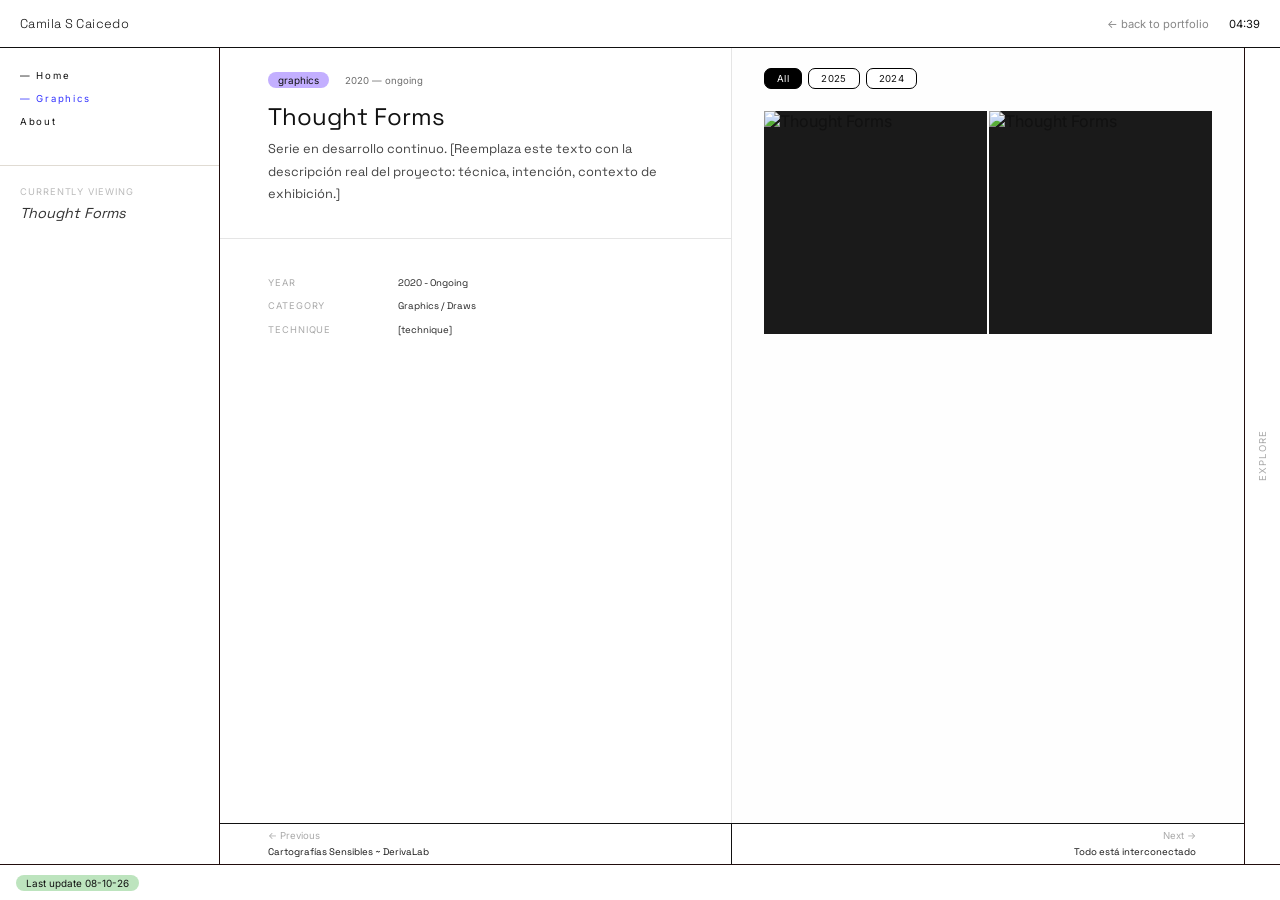
==== commit 77a25dba: "v3" ====
--- a/Graphics/ThoughtForms.html
+++ b/Graphics/ThoughtForms.html
@@ -1,5 +1,5 @@
 <!DOCTYPE html>
-<html lang="es">
+<html lang="en">
 <!--
   ══════════════════════════════════════════════════════
   PÁGINA DE GRAPHICS — Thought Forms  (ARCHIVO DUMMY)
@@ -43,22 +43,22 @@
   <header id="top-bar">
     <div id="logo" onclick="window.location.href='../index.html'">Camila S Caicedo</div>
     <div id="top-right">
-      <a class="back-link" href="../index.html">← volver al portafolio</a>
+      <a class="back-link" href="../index.html" data-i18n="back_to_portfolio">← back to portfolio</a>
       <span id="clock">00:00</span>
     </div>
   </header>
   <nav id="left-nav">
     <ul>
       <li class="nav-section"><a href="../index.html">— Home</a></li>
-      <li class="nav-section active"><a href="../index.html?filter=graphics">— Graphics</a></li>
+      <li class="nav-section active"><a href="../index.html">— Graphics</a></li>
       <li class="nav-section"><a href="../index.html?page=about">About</a></li>
     </ul>
     <div class="nav-project-label">
-      <p>Viendo ahora</p>
+      <p>Currently viewing</p>
       <p>Thought Forms</p>
     </div>
   </nav>
-  <aside id="right-nav"><span id="right-nav-label">Explorar</span></aside>
+  <aside id="right-nav"><span id="right-nav-label">Explore</span></aside>
   <div id="overlay" onclick="closeMobileNav()"></div>
 
   <main id="main">
@@ -82,7 +82,7 @@
           <dl>
             <dt>Year</dt>       <dd>2020 - Ongoing</dd>
             <dt>Category</dt>   <dd>Graphics / Draws</dd>
-            <dt>Technique</dt>  <dd>[técnica]</dd>
+            <dt>Technique</dt>  <dd>[technique]</dd>
           </dl>
         </div>
       </div>
@@ -90,7 +90,7 @@
       <!-- COLUMNA DERECHA — grid de imágenes con filtro por año + lightbox -->
       <div class="project-col-images">
         <div class="tf-year-filter">
-          <button class="tf-year-chip active" data-year="all">Todos</button>
+          <button class="tf-year-chip active" data-year="all">All</button>
           <button class="tf-year-chip" data-year="2025">2025</button>
           <button class="tf-year-chip" data-year="2024">2024</button>
         </div>
@@ -98,7 +98,7 @@
         <div class="tf-grid">
           <!-- ✏️ PEGA AQUÍ TUS IMÁGENES (ver instrucciones arriba) -->
           <div class="tf-grid-item" data-year="2025" data-caption="Reemplaza por el pie de foto">
-            <img src="../Imagen/placeholder.png" data-full="../Imagen/placeholder.png" alt="Thought Forms">
+            <img src="https://raw.githubusercontent.com/expanded-interface/PRTFL_ASSETS/main/Draws/01/csc_01.jpg" data-full="https://raw.githubusercontent.com/expanded-interface/PRTFL_ASSETS/main/Draws/01/csc_01.jpg" alt="Thought Forms">
           </div>
           <div class="tf-grid-item" data-year="2024" data-caption="Reemplaza por el pie de foto">
             <img src="../Imagen/placeholder.png" data-full="../Imagen/placeholder.png" alt="Thought Forms">
@@ -125,6 +125,5 @@
 
   <script src="../i18n.js"></script>
   <script src="../main.js"></script>
-  <script src="../contrast.js"></script>
-</body>
+  </body>
 </html>
--- a/style.css
+++ b/style.css
@@ -482,291 +482,6 @@
   margin-bottom: 16px;
   }
 
-/* Grid de tarjetas */
-.grid {
-  display: grid;
-  grid-template-columns: repeat(auto-fill, minmax(260px, 1fr));
-}
-
-/* ════════════════════════════════
-   TARJETAS (CARDS)
-════════════════════════════════ */
-.card {
-  border-right: 1px solid var(--black);
-  border-bottom: 1px solid var(--black);
-  transition: background 0.2s;
-  position: relative;
-  display: flex;
-  flex-direction: column;
-}
-
-.card:hover { background: #f4f4f4; }
-
-/* ── Placeholder sin imagen ── */
-.card-thumb {
-  width: 100%;
-  height: 200px;
-  background: #e8e4dd;
-  display: flex;
-  flex-direction: column;
-  align-items: center;
-  justify-content: center;
-  font-family: var(--font-mono);
-  font-size: 0.65rem;
-  color: #bbb;
-  text-transform: uppercase;
-  letter-spacing: 0.08em;
-  gap: 10px;
-  flex-shrink: 0;
-}
-
-/* ── Slider de imágenes ── */
-.card-slider {
-  position: relative;
-  width: 100%;
-  height: 200px;
-  overflow: hidden;
-  flex-shrink: 0;
-  background: #e8e4dd;
-}
-
-.slider-track {
-  display: flex;
-  height: 100%;
-  transition: transform 0.4s cubic-bezier(0.4, 0, 0.2, 1);
-  will-change: transform;
-}
-
-.slide {
-  min-width: 100%;
-  height: 100%;
-  flex-shrink: 0;
-}
-
-.slide img {
-  width: 100%;
-  height: 100%;
-  object-fit: cover;
-  display: block;
-}
-
-/* Botones prev/next del slider */
-.slider-prev,
-.slider-next {
-  position: absolute;
-  top: 50%;
-  transform: translateY(-50%);
-  background: rgba(247, 244, 239, 0.85);
-  border: 1px solid rgba(17, 17, 17, 0.15);
-  width: 30px;
-  height: 30px;
-  display: flex;
-  align-items: center;
-  justify-content: center;
-  font-size: 1.1rem;
-  cursor: pointer;
-  z-index: 5;
-  opacity: 0;
-  transition: opacity 0.2s;
-  color: var(--black);
-  line-height: 1;
-  padding: 0;
-}
-
-.card-slider:hover .slider-prev,
-.card-slider:hover .slider-next { opacity: 1; }
-
-.slider-prev { left: 6px; }
-.slider-next { right: 6px; }
-
-/* Dots */
-.slider-dots {
-  position: absolute;
-  bottom: 8px;
-  left: 50%;
-  transform: translateX(-50%);
-  display: flex;
-  gap: 5px;
-  z-index: 5;
-}
-
-.dot {
-  width: 5px;
-  height: 5px;
-  border-radius: 50%;
-  background: rgba(255,255,255,0.5);
-  cursor: pointer;
-  transition: background 0.2s, transform 0.2s;
-}
-
-.dot.active {
-  background: #fff;
-  transform: scale(1.3);
-}
-
-/* ── Cuerpo de la card ── */
-.card-body {
-  padding: 0px 10px 10px 10px;
-  flex: 1;
-  display: flex;
-  flex-direction: column;
-  gap: 4px;
-}
-
-.card-body h3 {
-  font-family: var(--font-serif);
-  font-size: 0.8rem;
-  font-weight: 500;
-  line-height: 1.35;
-}
-
-.card-body p {
-  font-size: 0.7rem;
-  line-height: 1.6;
-  color: #555;
-}
-
-.card-link-hint {
-  font-family: var(--font-mono);
-  font-size: 0.6rem;
-  color: #3535c8;
-  letter-spacing: 0.04em;
-  margin-top: auto;
-  opacity: 0;
-  transition: opacity 0.2s;
-}
-
-.card:hover .card-link-hint { opacity: 1; }
-
-.card-year {
-  position: absolute;
-  bottom: 12px;
-  right: 16px;
-  font-family: var(--font-mono);
-  font-size: 0.6rem;
-  color: #aaa;
-}
-
-
-/* ════════════════════════════════
-   PROJECTS — pantalla dividida
-   (texto + links de área | grid completo)
-════════════════════════════════ */
-.proyectos-intro p { margin-bottom: 20px; }
-
-/* Los links de área reutilizan el estilo .chip, pero en columna
-   y con más espacio de lectura ya que viven junto al texto */
-.proyectos-area-links {
-  flex-direction: column;
-  align-items: flex-start;
-  gap: 8px;
-  margin-bottom: 28px;
-}
-.filter-chips.proyectos-area-links {
-  /* Compound selector para asegurar prioridad sobre la regla
-     genérica .filter-chips (definida más abajo en este archivo),
-     sin importar el orden de aparición en el CSS. */
-  flex-direction: column;
-  align-items: flex-start;
-}
-.proyectos-area-links .chip {
-  width: 100%;
-  text-align: left;
-  padding: 8px 14px;
-}
-
-/* Explicación conceptual de la tab activa (ver TAB_INTROS en
-   main.js). Un poco más chica y atenuada que el párrafo
-   introductorio general, para distinguirla como texto que
-   cambia dinámicamente al seleccionar una tab. */
-.tab-intro {
-  font-size: 0.82rem;
-  line-height: 1.5;
-  color: #555;
-  margin-bottom: 28px;
-  min-height: 3.6em;
-}
-
-.proyectos-grid-col {
-  flex: 1 1 50%;
-  overflow-y: auto;
-}
-.proyectos-grid-col .grid {
-  grid-template-columns: repeat(auto-fill, minmax(240px, 1fr));
-}
-
-@media (max-width: 768px) {
-  .filter-chips.proyectos-area-links { flex-direction: row; flex-wrap: wrap; }
-  .proyectos-area-links .chip { width: auto; text-align: center; }
-}
-
-
-/* ════════════════════════════════
-   BUSCADOR (página Proyectos)
-════════════════════════════════ */
-.search-bar {
-  margin: 10px 0 12px;
-}
-
-.search-input {
-  width: 100%;
-  max-width: 360px;
-  padding: 7px 12px;
-  border: 1px solid var(--stroke-input);
-  border-radius: 2px;
-  background: transparent;
-  font-family: var(--font-mono);
-  font-size: 0.68rem;
-  letter-spacing: 0.02em;
-  color: var(--black);
-  outline: none;
-  transition: border-color 0.15s;
-}
-
-.search-input::placeholder { color: #aaa; }
-
-.search-input:focus { border-color: #1aff6e; }
-
-
-/* ════════════════════════════════
-   CHIPS DE FILTRO (página Proyectos)
-════════════════════════════════ */
-.filter-chips {
-  display: flex;
-  flex-wrap: wrap;
-  gap: 6px;
-  padding-bottom: 2px;
-}
-
-.chip {
-  display: inline-block;
-  padding: 3px 12px;
-  border-radius: 2px;
-  border: 1px solid var(--stroke-input);
-  background: transparent;
-  font-family: var(--font-mono);
-  font-size: 0.62rem;
-  letter-spacing: 0.04em;
-  color: #555;
-  cursor: pointer;
-  transition: background 0.15s, color 0.15s, border-color 0.15s;
-}
-
-.chip:hover {
-  border-color: #1aff6e;
-  color: #1aff6e;
-}
-
-.chip.active {
-  background: #111;
-  border-color: #111;
-  color: #fff;
-}
-
-@media (max-width: 768px) {
-  .page-header { flex-direction: column; gap: 12px; }
-}
-
 /* ════════════════════════════════
    UTILIDADES
 ════════════════════════════════ */
@@ -809,20 +524,6 @@
     overflow-y: visible;
   }
   .split-image { min-height: 260px; flex: 0 0 260px; }
-  .split-projects {
-    height: auto;
-    overflow-y: visible;
-    min-height: 300px;
-  }
-
-  /* Columna del grid en Projects: en mobile fluye con el resto de la
-     página (una sola columna scrolleable) en vez de tener su propio
-     scroll interno de 50% de ancho. */
-  .proyectos-grid-col {
-    height: auto;
-    overflow-y: visible;
-    min-height: 300px;
-  }
 
   .content-block { padding: 28px 24px; }
   .page-header { padding: 20px 20px 14px; }
@@ -856,198 +557,162 @@
 }
 #view-split .split-text::-webkit-scrollbar { display: none; }
 
-.split-projects {
-  flex: 1 1 50%;
-  overflow-y: auto;
-  height: 100%;
-  scrollbar-width: none;
-}
-.split-projects::-webkit-scrollbar { display: none; }
-
-.split-projects .grid {
-  grid-template-columns: repeat(auto-fill, minmax(220px, 1fr));
-}
-
-/* ── Vista Exploration Map ──
-   ✏️ CAMBIO: los círculos-texto dibujados en canvas se
-   reemplazaron por un overlay HTML real: por cada categoría,
-   imagen → label → números de hijos → gradiente. El canvas
-   (#bubble-canvas) se conserva SOLO para la cuadrícula de
-   fondo — ver _drawGrid() en main.js. */
+/* ── Exploration Map ──
+   ✏️ REDISEÑO: la grilla/círculos/imágenes PNG por categoría se
+   reemplazaron por una única imagen de referencia (cover.jpg,
+   full-bleed sobre #view-bubbles) con un ícono minimal por cada
+   entrada navegable del sitio, superpuesto en un anillo — ver
+   _buildExplorationMap() en main.js. Todo el layout es
+   porcentual (posiciones inline en % desde JS), así que responde
+   solo al tamaño real del contenedor sin necesitar recalcular
+   nada en resize. */
 #view-bubbles {
   background: #ffffff;
 }
 
-#bubble-canvas {
+.map-stage {
   position: absolute;
   inset: 0;
   width: 100%;
   height: 100%;
-  display: block;
-}
-
-.bubble-categories-overlay {
+  overflow: hidden;
+}
+
+/* La imagen se recorta (cover) sin distorsión, centrada, para
+   quedar legible tanto en pantallas anchas como en mobile
+   vertical — no se estira ni deforma en ningún breakpoint. */
+.map-cover-image {
   position: absolute;
   inset: 0;
   width: 100%;
   height: 100%;
-  overflow: hidden;
-}
-
-/* Cada categoría: bloque posicionado (rx/ry, seteado inline
-   desde JS) que agrupa gradiente+imagen + label + números, en
-   columna y centrado — composición vertical pedida: Categoría
-   → Imagen (con el gradiente detrás) → Números de hijos. Sin
-   inclinación: todo alineado recto (sin rotate). */
-.category-block {
-  position: absolute;
-  z-index: 1;
-  display: flex;
-  flex-direction: column;
-  align-items: center;
-  gap: 10px;
-  transform: translate(-50%, -50%);
-  width: 168px;
-}
-
-/* Apila el gradiente y la imagen en el mismo lugar: el
-   gradiente queda DETRÁS (z-index menor) y más grande, así
-   asoma como un halo alrededor del recuadro de la imagen. */
-.category-tile-stack {
-  position: relative;
-  width: 148px;
-  height: 148px;
-  display: flex;
-  align-items: center;
-  justify-content: center;
-}
-
-/* ✏️ Sin recuadro: la imagen PNG queda "suelta" sobre el
-   gradiente, sin borde, sombra ni fondo de caja. Si el PNG
-   tiene transparencia, el gradiente de atrás se ve a través. */
-.category-tile-wrap {
-  position: relative;
-  z-index: 1;
-  width: 200px;
-  height: 200px;
-}
-.category-tile-wrap.is-link { cursor: pointer; }
-.category-tile-wrap.bubble-no-link { cursor: default; }
-
-.category-tile {
-  width: 100%;
-  height: 100%;
-  object-fit: contain;
+  object-fit: cover;
+  object-position: center;
   display: block;
-  transition: transform 0.4s ease;
-}
-.category-tile-wrap.is-link:hover .category-tile { transform: scale(1.05); }
-
-/* Label de categoría — fondo negro para legibilidad, integrado
-   sobre la imagen (pedido explícito del spec). */
-.category-label {
-  position: absolute;
-  left: 8px;
-  bottom: 8px;
-  max-width: calc(100% - 16px);
-  background: #000;
-  color: #fff;
-  font-family: var(--font-serif);
-  font-size: 0.72rem;
-  font-weight: 600;
-  letter-spacing: 0.03em;
-  text-transform: uppercase;
-  padding: 4px 8px;
-  line-height: 1.2;
-}
-
-/* Números de los hijos de la categoría — mismo tratamiento de
-   fondo negro que el label, para que nunca se pierdan sobre la
-   cuadrícula o los gradientes vecinos. */
-.category-numbers {
-  position: relative;
-  z-index: 1;
-  display: flex;
-  flex-wrap: wrap;
-  justify-content: center;
-  gap: 5px;
-  max-width: 168px;
-}
-
-.category-number {
-  background: #000;
-  color: #fff;
-  font-family: var(--font-mono);
-  font-size: 0.6rem;
-  letter-spacing: 0.03em;
-  border: none;
-  padding: 3px 6px;
-  cursor: pointer;
-  transition: background 0.15s ease;
-}
-.category-number:hover { background: #3535c8; }
-
-/* Halo de gradiente detrás de la imagen — mismo centro, más
-   grande, sin interacción. */
-.category-gradient {
-  position: absolute;
-  z-index: 0;
-  top: 50%;
-  left: 50%;
-  width: 190px;
-  height: 190px;
-  border-radius: 50%;
-  transform: translate(-50%, -50%);
-  border: 1.5px solid rgba(0, 0, 0, 0.08);
-}
-
-/* Líneas que interconectan las categorías entre sí — debajo de
-   los bloques (imagen/label/números van siempre por encima). */
-.category-connections {
+}
+
+.map-icons-layer {
   position: absolute;
   inset: 0;
   width: 100%;
   height: 100%;
-  z-index: 0;
-  overflow: visible;
-}
-.category-connections line {
-  stroke: #000;
-  stroke-width: 0.5;
-  stroke-dasharray: 3 3;
-  opacity: 0.35;
+}
+
+/* ── Ícono mínimo del mapa ──
+   Blanco / trazo negro 0.5px / esquinas 7px / sin sombra —
+   mismo lenguaje visual que el resto de los controles del sitio
+   (ver "GLOBAL UI" más abajo: .switch-btn, .tf-year-chip). */
+.map-icon {
+  position: absolute;
+  transform: translate(-50%, -50%);
+  width: 24px;
+  height: 24px;
+  display: flex;
+  align-items: center;
+  justify-content: center;
+  background: #ffffff78;
+  border: 0.2px solid #000;
+  border-radius: 7px;
+  box-shadow: none;
+  cursor: pointer;
+  padding: 0;
+  font-family: var(--font-mono);
+  font-size: 0.50rem;
+  color: #111;
+  letter-spacing: 0.02em;
+  transition: transform 0.1s ease;
+  z-index: 1.1;
+}
+
+@media (hover: hover) and (pointer: fine) {
+  .map-icon:hover,
+  .map-icon:focus-visible {
+    transform: translate(-50%, -50%) scale(1.15);
+    z-index: 20;
+  }
+  .map-icon:hover .map-icon-tip,
+  .map-icon:focus-visible .map-icon-tip {
+    opacity: 1;
+    pointer-events: auto;
+  }
+}
+
+/* Touch: el primer tap agrega .is-open (revela el tooltip sin
+   navegar); un segundo tap sobre el mismo ícono recién abre el
+   proyecto — ver click handler en main.js. */
+.map-icon.is-open {
+  transform: translate(-50%, -50%) scale(1.1);
+  z-index: 20;
+}
+.map-icon.is-open .map-icon-tip {
+  opacity: 1;
+  pointer-events: auto;
+}
+
+.map-icon-index {
+  pointer-events: none;
+}
+
+/* ── Tooltip del ícono ──
+   Mismo lenguaje visual (blanco / trazo negro 0.5px / 7px) que
+   el ícono que lo dispara. Oculto por defecto (opacity 0 +
+   pointer-events none); .tip-above/.tip-below y .tip-left/
+   .tip-right/.tip-center deciden el lado según el cuadrante del
+   ícono, para que nunca quede cortado contra el borde del mapa. */
+.map-icon-tip {
+  position: absolute;
+  display: flex;
+  flex-direction: column;
+  gap: 1px;
+  width: max-content;
+  max-width: 200px;
+  background: #fff;
+  border: 0.05px solid #000;
+  border-radius: 7px;
+  padding: 10px 12px;
+  text-align: left;
+  opacity: 0;
+  pointer-events: none;
+  transition: opacity 0.18s ease;
+}
+
+.map-icon.tip-above .map-icon-tip { bottom: calc(100% + 10px); }
+.map-icon.tip-below .map-icon-tip { top: calc(100% + 10px); }
+.map-icon.tip-center .map-icon-tip { left: 50%; transform: translateX(-50%); }
+.map-icon.tip-left .map-icon-tip   { right: 0; }
+.map-icon.tip-right .map-icon-tip  { left: 0; }
+
+.map-icon-tip-title {
+  font-family: var(--font-serif);
+  font-size: 0.55rem;
+  font-weight: 500;
+  line-height: 1.3;
+  color: #111;
+}
+
+.map-icon-tip-meta {
+  font-family: var(--font-mono);
+  font-size: 0.5rem;
+  letter-spacing: 0.03em;
+  color: #888;
+}
+
+.map-icon-tip-cta {
+  font-family: var(--font-mono);
+  font-size: 0.5rem;
+  color: #3535c8;
+  letter-spacing: 0.03em;
+  margin-top: 1px;
 }
 
 @media (max-width: 900px) {
-  .category-block { width: 140px; }
-  .category-tile-stack,
-  .category-tile-wrap { width: 120px; height: 120px; }
-  .category-gradient { width: 155px; height: 155px; }
-}
-
-/* Mobile: columna estática apilada (ya no absolute/rx-ry) —
-   prioriza legibilidad por sobre mantener la posición exacta
-   de desktop, tal como pide el spec, sin volverse una
-   cuadrícula convencional (sigue siendo una lista suelta, no
-   una tabla de columnas). Sin líneas de conexión: no hay
-   posiciones absolutas de las que trazarlas. */
-.bubble-categories-overlay.is-mobile {
-  position: static;
-  overflow-y: auto;
-  height: 100%;
-  display: flex;
-  flex-direction: column;
-  align-items: center;
-  gap: 28px;
-  padding: 28px 16px;
-  box-sizing: border-box;
-}
-.bubble-categories-overlay.is-mobile .category-block {
-  position: static;
-  transform: none;
-}
-
-/* ── Switch de vista ── */
+  .map-icon { width: 34px; height: 34px; font-size: 0.5rem; }
+  .map-icon-tip { max-width: 160px; padding: 8px 10px; }
+}
+
+/* ── Switch de vista ──
+   Mismo sistema de "GLOBAL UI": blanco / trazo negro 0.5px /
+   7px de radio, sin sombra; estado activo = negro sobre blanco. */
 .view-switch {
   position: absolute;
   top: 12px;
@@ -1055,10 +720,10 @@
   z-index: 30;
   display: none;
   align-items: center;
-  background: var(--white);
-  border: 1px solid var(--stroke-input);
-  border-radius: 10px;
-  overflow: hidden;
+  gap: 4px;
+  background: transparent;
+  border: none;
+  padding: 0;
   font-family: var(--font-mono);
 }
 
@@ -1067,39 +732,77 @@
 }
 
 .switch-btn {
-  padding: 4px 12px;
+  padding: 5px 12px;
   font-size: 0.6rem;
-  background: none;
-  border: none;
-  border-radius: 10px;
+  background: #fff;
+  border: 0.5px solid #000;
+  border-radius: 7px;
+  box-shadow: none;
   cursor: pointer;
-  color: #888;
+  color: #111;
   letter-spacing: 0.06em;
-  transition: background 0.2s, color 0.2s;
-}
+  transition: background 0.2s, color 0.2s, transform 0.15s;
+}
+.switch-btn:hover { transform: scale(1.04); }
 
 .switch-btn.active {
-  background: #1f1f1f;
+  background: #000;
+  border-color: #000;
   color: #fff;
 }
 
-/* ── TICKER / MARQUEE ── */
+/* ── TICKER / MARQUEE ──
+   ✏️ El ícono de Wi-Fi queda fuera de .ticker-track (hermano
+   estático dentro de #bottom-bar) para que la animación de las
+   pills nunca lo mueva ni le genere jitter. .ticker-viewport
+   recorta el desborde; .ticker-track contiene el contenido
+   duplicado dos veces (.ticker-group × 2) y se desplaza -50% de
+   su propio ancho en loop infinito — técnica estándar de
+   marquee sin salto (cuando la primera copia termina de salir,
+   la segunda ya está exactamente en su lugar). */
 #bottom-bar {
   overflow: hidden;
+  gap: 10px;
+}
+
+.wifi-icon {
+  flex-shrink: 0;
+  display: flex;
+  align-items: center;
+  color: var(--black);
+}
+
+.ticker-viewport {
+  flex: 1;
+  min-width: 0;
+  overflow: hidden;
 }
 
 .ticker-track {
+  display: flex;
+  width: max-content;
+  animation: ticker 22s linear infinite;
+}
+
+.ticker-group {
   display: flex;
   gap: 8px;
   white-space: nowrap;
-  animation: ticker 50s linear infinite;
   align-items: center;
   padding: 4px 0;
+  flex-shrink: 0;
 }
 
 @keyframes ticker {
-  from { transform: translateX(100vw); }
-  to   { transform: translateX(-100%); }
+  from { transform: translateX(0); }
+  to   { transform: translateX(-50%); }
+}
+
+/* Respeta la preferencia de menos movimiento: detiene el
+   marquee pero deja el Wi-Fi y las pills perfectamente
+   legibles y estáticos. */
+@media (prefers-reduced-motion: reduce) {
+  .ticker-track { animation: none; }
 }
 
 
@@ -1225,25 +928,29 @@
 
 
 /* ════════════════════════════════════════════════════════
-   SELECTOR DE IDIOMA (ES/EN)
+   SOCIAL (bottom del nav lateral)
    ────────────────────────────────────────────────────────
-   Botón simple en el top-bar. El texto lo actualiza
-   setLanguage() en i18n.js (muestra el idioma AL QUE SE
-   puede cambiar).
+   Solo Instagram por ahora — mismo lenguaje tipográfico que
+   las secciones del nav (mono, mayúsculas discretas, sin caja).
 ════════════════════════════════════════════════════════ */
-#lang-toggle {
+.nav-social {
+  padding: 14px 20px 4px;
+  border-top: 1px solid var(--line);
+  margin-top: 8px;
+}
+.nav-social-link {
+  display: inline-flex;
+  align-items: center;
+  gap: 6px;
   font-family: var(--font-mono);
   font-size: 0.62rem;
   letter-spacing: 0.08em;
-  background: none;
-  border: 1px solid var(--black);
-  border-radius: 2px;
-  padding: 2px 8px;
-  cursor: pointer;
+  text-transform: uppercase;
   color: var(--black);
-  transition: background 0.15s, color 0.15s;
-}
-#lang-toggle:hover { background: var(--black); color: var(--white); }
+  text-decoration: none;
+  transition: color 0.15s;
+}
+.nav-social-link:hover { color: #3535c8; }
 
 
 /* ════════════════════════════════════════════════════════
@@ -1256,8 +963,8 @@
    Los contenedores de columnas de proyecto (.project-col-text/
    .project-col-images) ya tenían esto en proyectos.css; acá
    cubrimos el resto del layout: nav lateral, contenedor
-   principal, columnas de texto de páginas split, resultados
-   del buscador y el header de la grilla de Proyectos.
+   principal, columnas de texto de páginas split y resultados
+   del buscador.
 ════════════════════════════════════════════════════════ */
 #left-nav,
 #main,
@@ -1276,35 +983,6 @@
   width: 0;
   height: 0;
 }
-
-/* ════════════════════════════════════════════════════════
-   CONTRASTE AUTOMÁTICO (requisito transversal del sitio)
-   ────────────────────────────────────────────────────────
-   contrast.js agrega esta clase cuando detecta texto con
-   contraste insuficiente sobre un fondo oscuro. Solo cambia
-   el color del texto — nada más del componente se toca.
-════════════════════════════════════════════════════════ */
-.cw-inverted {
-  color: #ffffff !important;
-}
-
-
-/* ════════════════════════════════════════════════════════
-   CONTENIDO BILINGÜE INLINE (.i18n-es / .i18n-en)
-   ────────────────────────────────────────────────────────
-   Para páginas de proyecto que ya traen el texto redactado
-   en los dos idiomas (en vez de depender de data-i18n),
-   se envuelve cada versión en un bloque con esta clase y el
-   idioma activo (html[lang]) decide cuál se muestra. Como
-   setLanguage() en i18n.js ya hace
-   document.documentElement.setAttribute('lang', lang), esto
-   funciona sin JS adicional.
-   ✏️  Úsalo para evitar duplicar bloques completos (con su
-   propio borde/separador) cuando un proyecto tenga texto en
-   ambos idiomas — ver Proyectos/derivas.html.
-════════════════════════════════════════════════════════ */
-html:not([lang="en"]) .i18n-en { display: none; }
-html[lang="en"] .i18n-es { display: none; }
 
 
 /* ════════════════════════════════════════════════════════
--- a/Proyectos/proyectos.css
+++ b/Proyectos/proyectos.css
@@ -231,11 +231,11 @@
   display: flex;
   flex-direction: column;
   gap: 5px;
-  padding: 24px 48px;
+  padding: 6px 48px;
   text-decoration: none;
   color: var(--black);
   font-family: var(--font-serif);
-  font-size: 0.95rem;
+  font-size: 0.6rem;
   transition: background 0.2s;
   border-top: 1px solid var(--black);
 }
@@ -440,15 +440,17 @@
   font-family: var(--font-mono);
   font-size: 0.6rem;
   letter-spacing: 0.04em;
-  padding: 3px 12px;
-  border: 1px solid #444;
-  border-radius: 2px;
-  background: transparent;
-  color: #ccc;
+  padding: 4px 12px;
+  border: 0.5px solid #000;
+  border-radius: 7px;
+  box-shadow: none;
+  background: #fff;
+  color: #111;
   cursor: pointer;
-  transition: background 0.15s, color 0.15s;
-}
-.tf-year-chip.active { background: #fff; color: #111; }
+  transition: background 0.15s, color 0.15s, transform 0.15s;
+}
+.tf-year-chip:hover { transform: scale(1.04); }
+.tf-year-chip.active { background: #000; border-color: #000; color: #fff; }
 
 .tf-grid {
   display: grid;
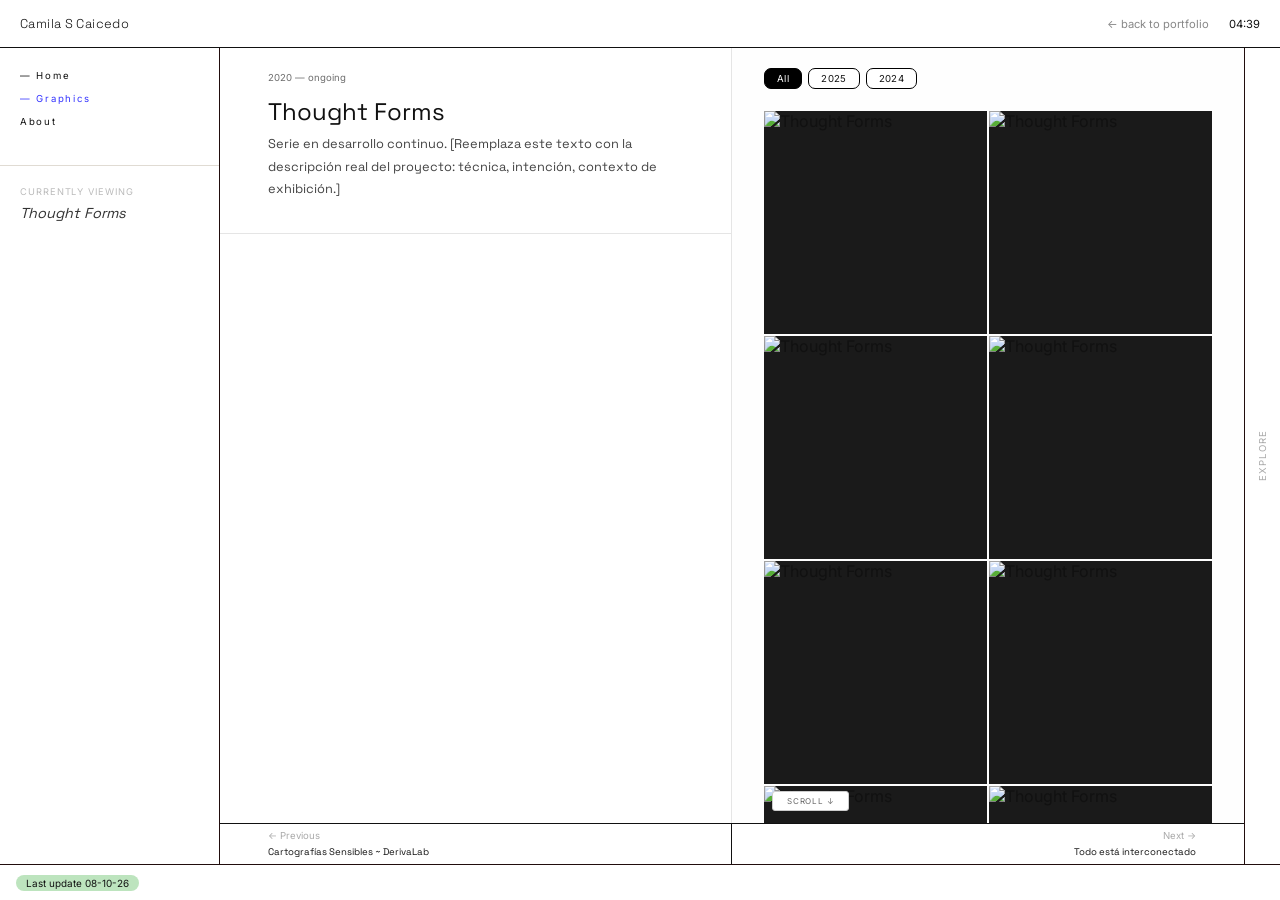
==== commit 438a8863: "v4" ====
--- a/Graphics/ThoughtForms.html
+++ b/Graphics/ThoughtForms.html
@@ -69,7 +69,6 @@
       <div class="project-col-text">
         <div class="project-header">
           <div class="project-meta">
-            <span class="pill" style="background:#c3afff">graphics</span>
             <span class="project-year">2020 — ongoing</span>
           </div>
           <h1>Thought Forms</h1>
@@ -77,13 +76,6 @@
             Serie en desarrollo continuo. [Reemplaza este texto con la descripción
             real del proyecto: técnica, intención, contexto de exhibición.]
           </p>
-        </div>
-        <div class="project-ficha">
-          <dl>
-            <dt>Year</dt>       <dd>2020 - Ongoing</dd>
-            <dt>Category</dt>   <dd>Graphics / Draws</dd>
-            <dt>Technique</dt>  <dd>[technique]</dd>
-          </dl>
         </div>
       </div>
 
@@ -98,11 +90,45 @@
         <div class="tf-grid">
           <!-- ✏️ PEGA AQUÍ TUS IMÁGENES (ver instrucciones arriba) -->
           <div class="tf-grid-item" data-year="2025" data-caption="Reemplaza por el pie de foto">
-            <img src="https://raw.githubusercontent.com/expanded-interface/PRTFL_ASSETS/main/Draws/01/csc_01.jpg" data-full="https://raw.githubusercontent.com/expanded-interface/PRTFL_ASSETS/main/Draws/01/csc_01.jpg" alt="Thought Forms">
+            <img src="https://raw.githubusercontent.com/expanded-interface/PRTFL_ASSETS/main/Draws/01/csc_02.jpg" data-full="https://raw.githubusercontent.com/expanded-interface/PRTFL_ASSETS/main/Draws/01/csc_01.jpg" alt="Thought Forms">
           </div>
-          <div class="tf-grid-item" data-year="2024" data-caption="Reemplaza por el pie de foto">
-            <img src="../Imagen/placeholder.png" data-full="../Imagen/placeholder.png" alt="Thought Forms">
+          <div class="tf-grid-item" data-year="2025" data-caption="Reemplaza por el pie de foto">
+            <img src="https://raw.githubusercontent.com/expanded-interface/PRTFL_ASSETS/main/Draws/01/csc_03.jpg" data-full="https://raw.githubusercontent.com/expanded-interface/PRTFL_ASSETS/main/Draws/01/csc_01.jpg" alt="Thought Forms">
           </div>
+          <div class="tf-grid-item" data-year="2025" data-caption="Reemplaza por el pie de foto">
+            <img src="https://raw.githubusercontent.com/expanded-interface/PRTFL_ASSETS/main/Draws/01/csc_04.jpg" data-full="https://raw.githubusercontent.com/expanded-interface/PRTFL_ASSETS/main/Draws/01/csc_01.jpg" alt="Thought Forms">
+          </div>
+                    <div class="tf-grid-item" data-year="2025" data-caption="Reemplaza por el pie de foto">
+            <img src="https://raw.githubusercontent.com/expanded-interface/PRTFL_ASSETS/main/Draws/01/csc_05.jpg" data-full="https://raw.githubusercontent.com/expanded-interface/PRTFL_ASSETS/main/Draws/01/csc_01.jpg" alt="Thought Forms">
+          </div>
+                    <div class="tf-grid-item" data-year="2025" data-caption="Reemplaza por el pie de foto">
+            <img src="https://raw.githubusercontent.com/expanded-interface/PRTFL_ASSETS/main/Draws/01/csc_07.jpg" data-full="https://raw.githubusercontent.com/expanded-interface/PRTFL_ASSETS/main/Draws/01/csc_01.jpg" alt="Thought Forms">
+          </div>
+                    <div class="tf-grid-item" data-year="2025" data-caption="Reemplaza por el pie de foto">
+            <img src="https://raw.githubusercontent.com/expanded-interface/PRTFL_ASSETS/main/Draws/01/csc_08.jpg" data-full="https://raw.githubusercontent.com/expanded-interface/PRTFL_ASSETS/main/Draws/01/csc_01.jpg" alt="Thought Forms">
+          </div>
+                    <div class="tf-grid-item" data-year="2025" data-caption="Reemplaza por el pie de foto">
+            <img src="https://raw.githubusercontent.com/expanded-interface/PRTFL_ASSETS/main/Draws/01/csc_09.jpg" data-full="https://raw.githubusercontent.com/expanded-interface/PRTFL_ASSETS/main/Draws/01/csc_01.jpg" alt="Thought Forms">
+          </div>
+                   <div class="tf-grid-item" data-year="2025" data-caption="Reemplaza por el pie de foto">
+            <img src="https://raw.githubusercontent.com/expanded-interface/PRTFL_ASSETS/main/Draws/01/csc_011.jpg" data-full="https://raw.githubusercontent.com/expanded-interface/PRTFL_ASSETS/main/Draws/01/csc_01.jpg" alt="Thought Forms">
+          </div>
+                 <div class="tf-grid-item" data-year="2025" data-caption="Reemplaza por el pie de foto">
+            <img src="https://raw.githubusercontent.com/expanded-interface/PRTFL_ASSETS/main/Draws/01/csc_012.jpg" data-full="https://raw.githubusercontent.com/expanded-interface/PRTFL_ASSETS/main/Draws/01/csc_01.jpg" alt="Thought Forms">
+          </div>
+                 <div class="tf-grid-item" data-year="2025" data-caption="Reemplaza por el pie de foto">
+            <img src="https://raw.githubusercontent.com/expanded-interface/PRTFL_ASSETS/main/Draws/01/csc_013.jpg" data-full="https://raw.githubusercontent.com/expanded-interface/PRTFL_ASSETS/main/Draws/01/csc_01.jpg" alt="Thought Forms">
+          </div>
+           <div class="tf-grid-item" data-year="2025" data-caption="Reemplaza por el pie de foto">
+            <img src="https://raw.githubusercontent.com/expanded-interface/PRTFL_ASSETS/main/Draws/01/csc_014.jpg" data-full="https://raw.githubusercontent.com/expanded-interface/PRTFL_ASSETS/main/Draws/01/csc_01.jpg" alt="Thought Forms">
+          </div>
+           <div class="tf-grid-item" data-year="2025" data-caption="Reemplaza por el pie de foto">
+            <img src="https://raw.githubusercontent.com/expanded-interface/PRTFL_ASSETS/main/Draws/01/csc_015.jpg" data-full="https://raw.githubusercontent.com/expanded-interface/PRTFL_ASSETS/main/Draws/01/csc_01.jpg" alt="Thought Forms">
+          </div>
+        
+
+
+          
         </div>
       </div>
 
--- a/Proyectos/proyectos.css
+++ b/Proyectos/proyectos.css
@@ -72,7 +72,8 @@
   color: #6d6d6d;
 }
 
-.project-header h1 {
+.project-header h1,
+.project-text h1  {
   font-family: var(--font-serif);
   font-size: clamp(1.5rem, 0.8vw, 3rem);
   font-weight: 400;
